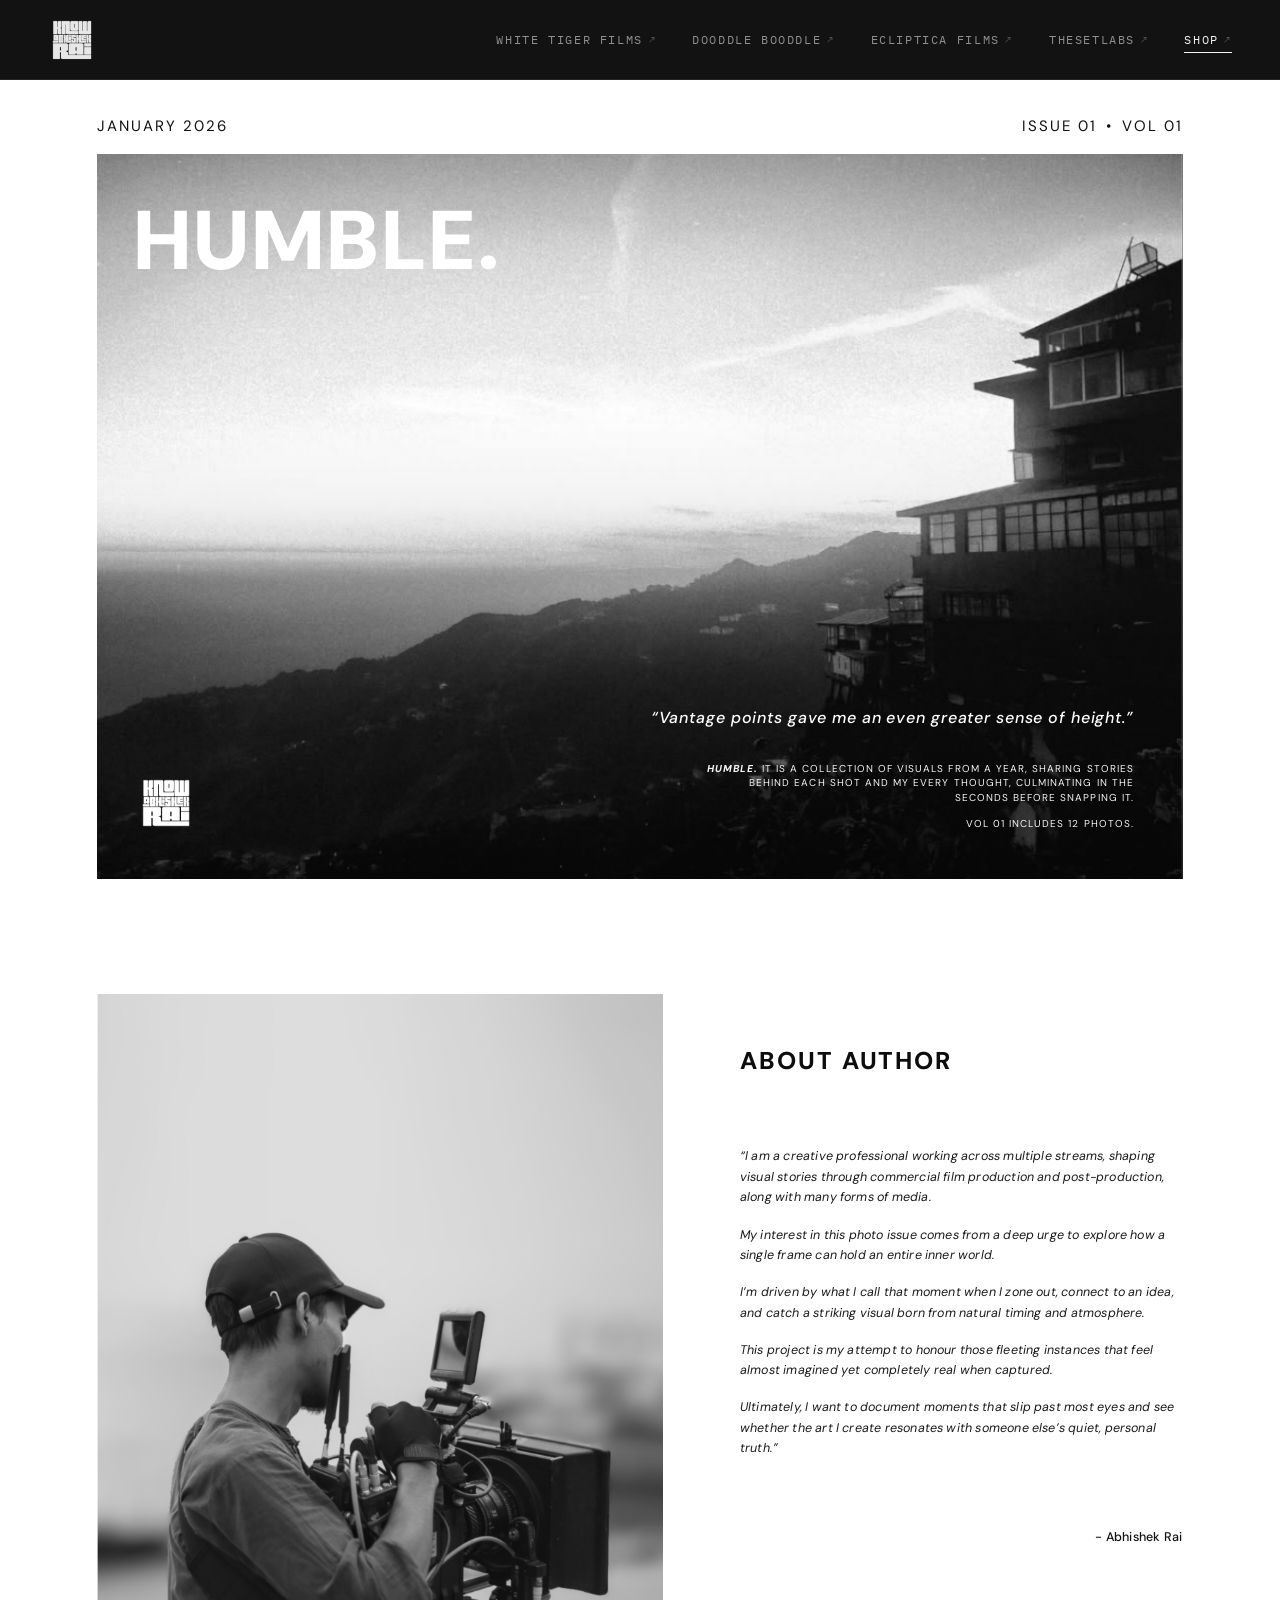
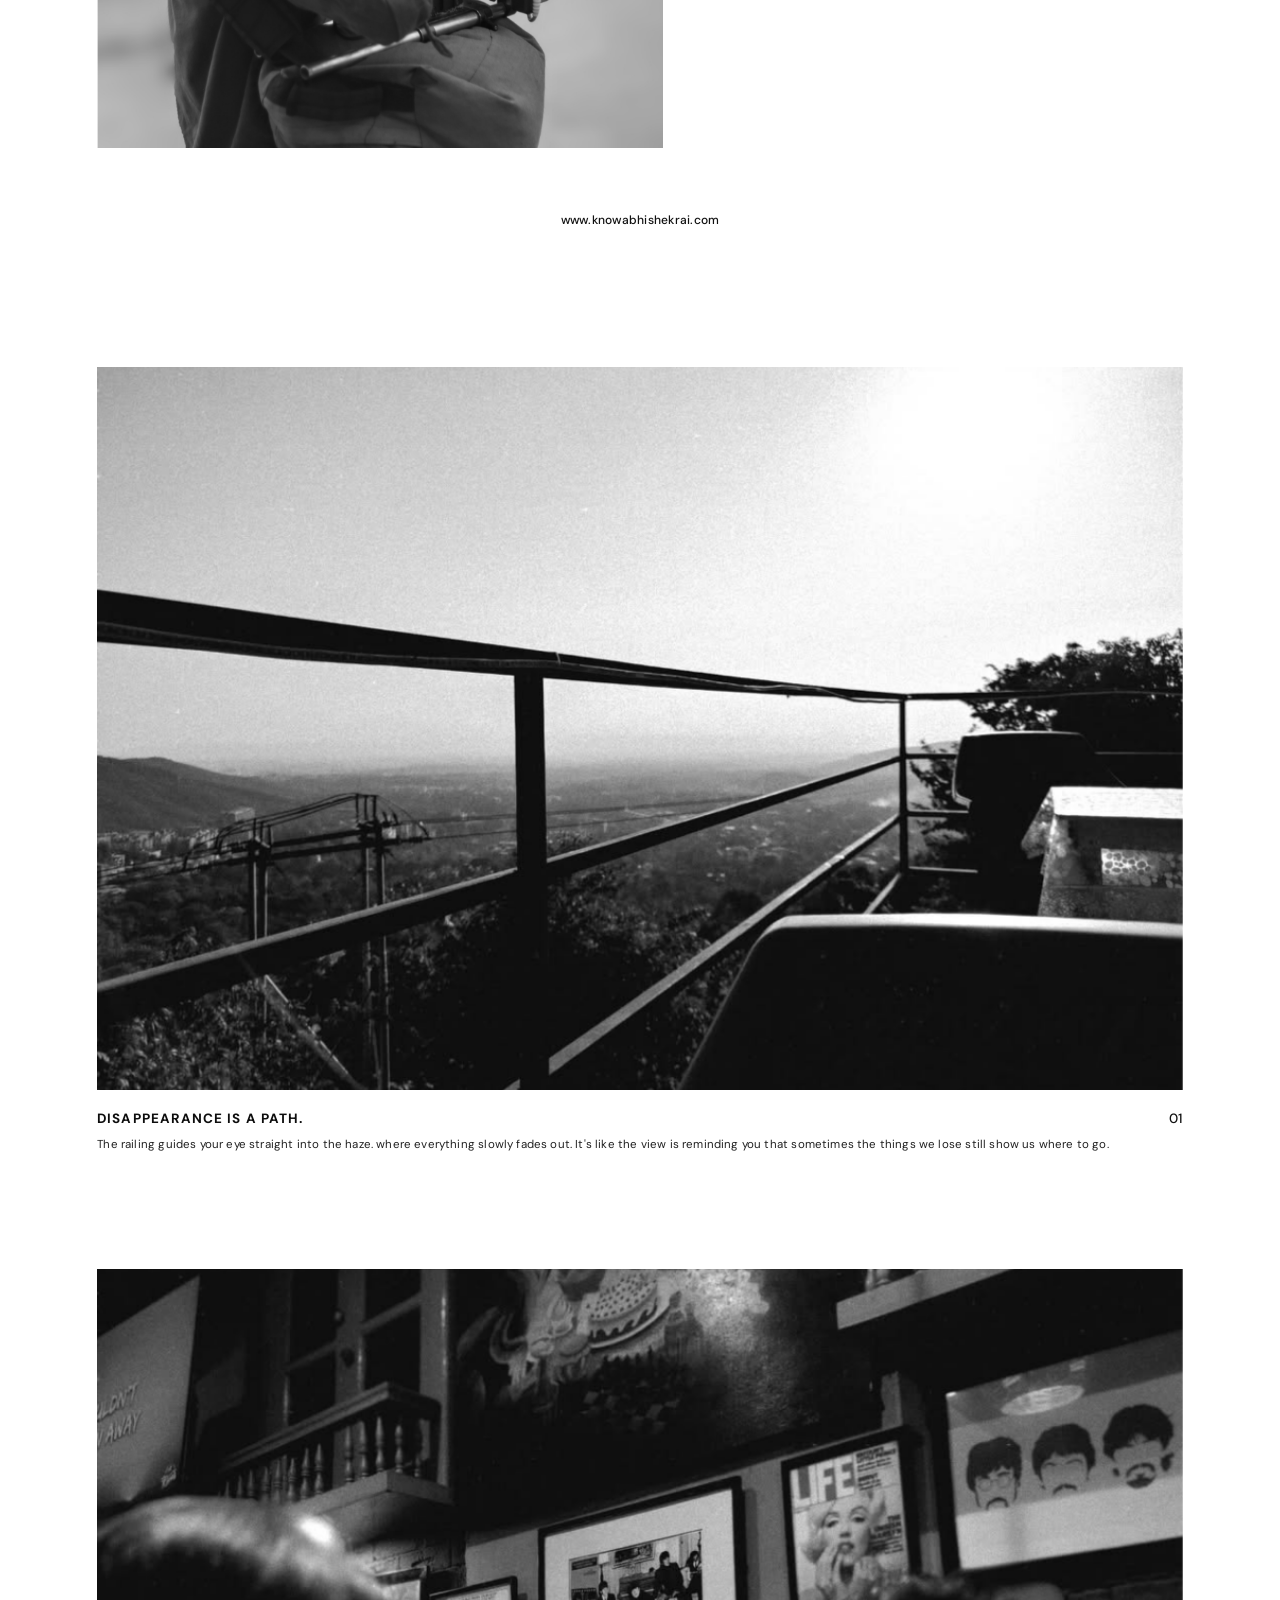
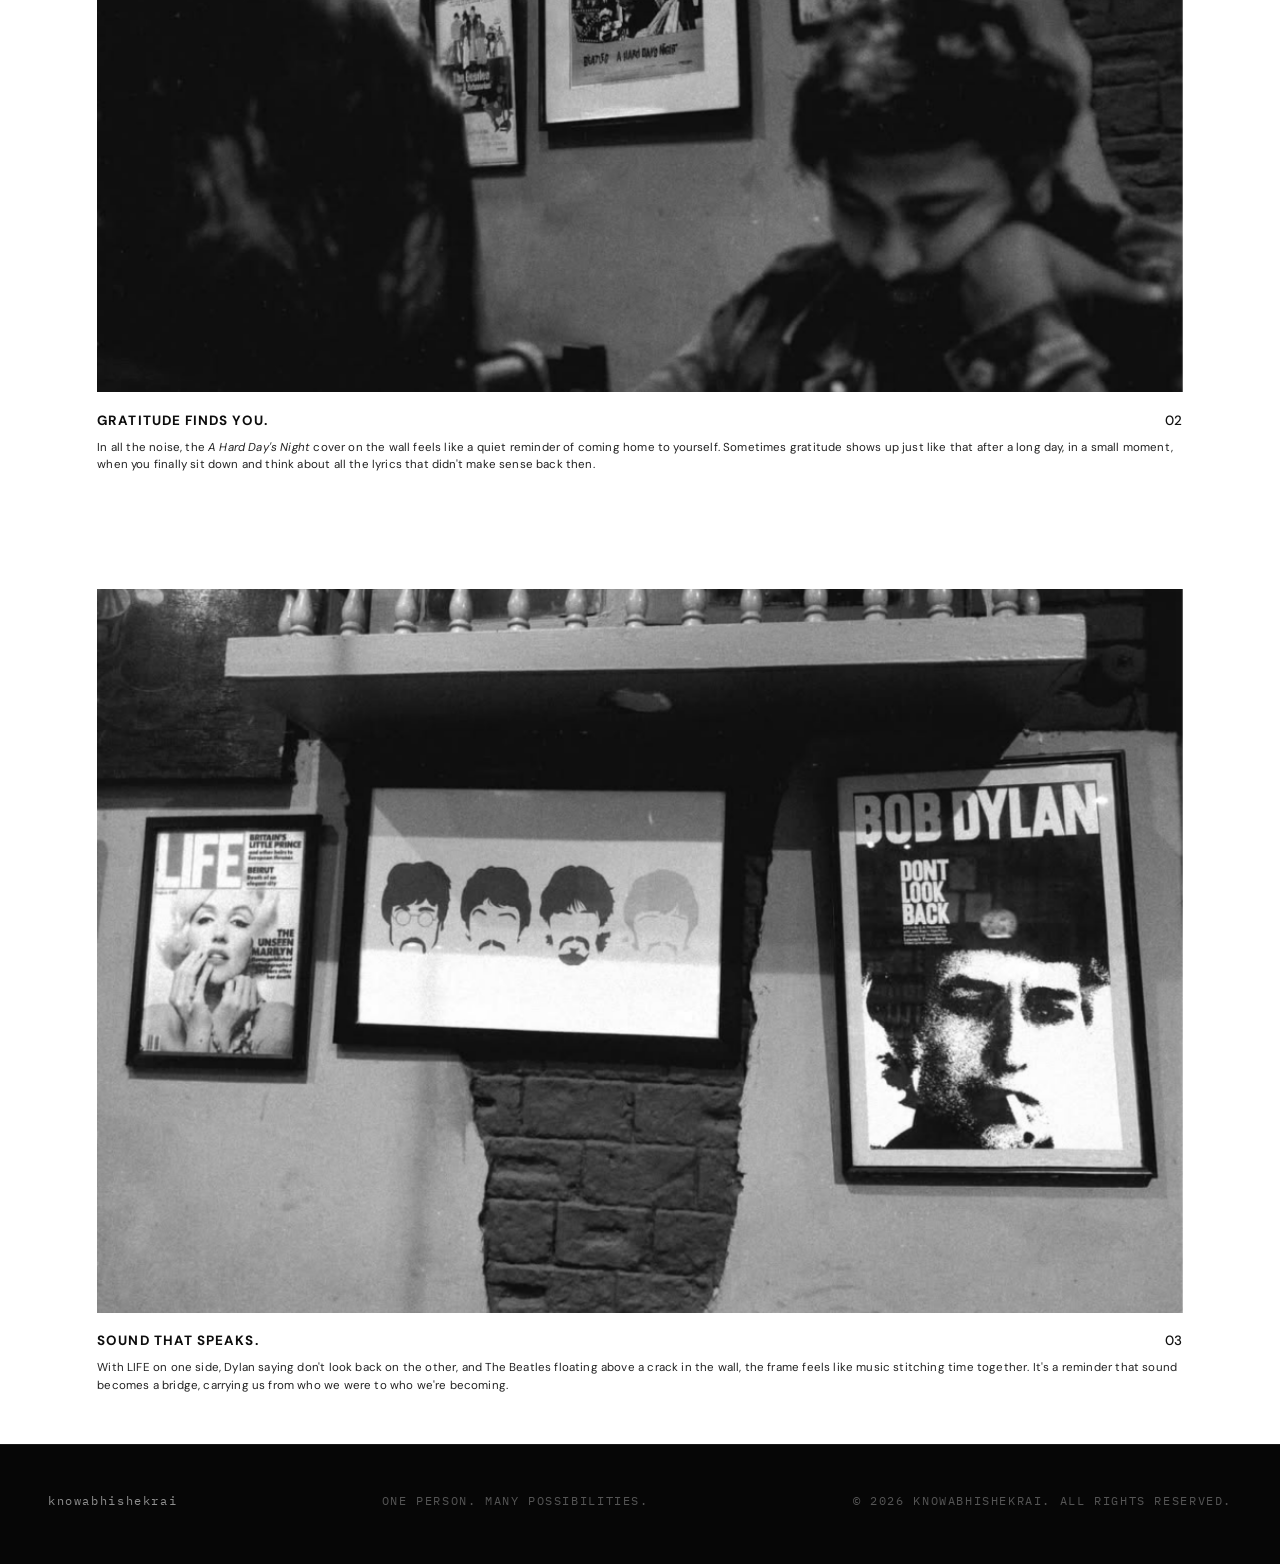
==== shop.html @ 05b3edf0 "Add Shop page and added image in metadata for sharing" ====
<!DOCTYPE html>
<html lang="en">

<head>
    <meta charset="UTF-8">
    <meta name="viewport" content="width=device-width, initial-scale=1.0">

    <meta name="description" content="HUMBLE. — A collection of visuals from a year, sharing stories behind each shot.">

    <meta name="theme-color" content="#ffffff">

    <title>HUMBLE. — Issue 01, Volume 01</title>

    <!-- Open Graph / WhatsApp / Social Media -->
    <meta property="og:type" content="website">
    <meta property="og:url" content="https://knowabhishekrai.com/humble/">
    <meta property="og:site_name" content="knowabhishekrai">
    <meta property="og:title" content="HUMBLE. — Issue 01, Volume 01">
    <meta property="og:description"
        content="HUMBLE. — A collection of visuals from a year, sharing stories behind each shot.">
    <meta property="og:image" content="https://knowabhishekrai.com/cover-bg.png">
    <meta property="og:image:secure_url" content="https://knowabhishekrai.com/cover-bg.png">
    <meta property="og:image:type" content="image/png">
    <meta property="og:image:alt" content="HUMBLE. magazine cover">

    <!-- Twitter / X -->
    <meta name="twitter:card" content="summary_large_image">
    <meta name="twitter:url" content="https://knowabhishekrai.com/humble/">
    <meta name="twitter:title" content="HUMBLE. — Issue 01, Volume 01">
    <meta name="twitter:description"
        content="HUMBLE. — A collection of visuals from a year, sharing stories behind each shot.">
    <meta name="twitter:image" content="https://knowabhishekrai.com/cover-bg.png">

    <!-- Google Fonts -->
    <link rel="preconnect" href="https://fonts.googleapis.com">
    <link rel="preconnect" href="https://fonts.gstatic.com" crossorigin>

    <link
        href="https://fonts.googleapis.com/css2?family=DM+Sans:wght@400;500;600;700;800;900&family=IBM+Plex+Mono:ital,wght@0,300;0,400;0,500;1,400&family=Inter:wght@300;400;500;600;700&display=swap"
        rel="stylesheet">

    <!-- CSS -->
    <link rel="stylesheet" href="shopstyles.css">

    <!-- JavaScript -->
    <script src="shopscript.js" defer></script>
</head>

<body>

    <!-- Minimal Navigation -->
    <header class="site-header" id="siteHeader">
        <div class="header-inner">
            <a href="index.html" class="brand-link" data-cursor="HOME" aria-label="knowabhishekrai">
                <img src="logo-header.png" alt="knowabhishekrai" class="nav-brand-logo" width="48" height="48">
            </a>

            <!-- Mobile Menu Toggle Button -->
            <button class="nav-toggle" id="navToggle" aria-label="Toggle menu" aria-expanded="false" data-cursor="MENU">
                <span class="toggle-label">MENU</span>
                <span class="toggle-icon">
                    <span class="toggle-bar"></span>
                    <span class="toggle-bar"></span>
                </span>
            </button>

            <!-- Top Right Menu: Production Houses & Shop -->
            <nav class="nav-menu" id="headerNav" aria-label="Navigation Menu">
                <a href="https://whitetigerfilms.in/" target="_blank" rel="noopener noreferrer" class="nav-link"
                    data-cursor="VISIT">
                    <span class="nav-link-name">WHITE TIGER FILMS</span>
                    <span class="nav-arrow">↗</span>
                </a>
                <a href="https://dooddlebooddle.com/" target="_blank" rel="noopener noreferrer" class="nav-link"
                    data-cursor="VISIT">
                    <span class="nav-link-name">DOODDLE BOODDLE</span>
                    <span class="nav-arrow">↗</span>
                </a>
                <a href="https://eclipticafilms.com/" target="_blank" rel="noopener noreferrer" class="nav-link"
                    data-cursor="VISIT">
                    <span class="nav-link-name">ECLIPTICA FILMS</span>
                    <span class="nav-arrow">↗</span>
                </a>
                <a href="https://thesetlabs.in/" target="_blank" rel="noopener noreferrer" class="nav-link"
                    data-cursor="VISIT">
                    <span class="nav-link-name">THESETLABS</span>
                    <span class="nav-arrow">↗</span>
                </a>
                <a href="shop.html" class="nav-link active" data-cursor="VISIT">
                    <span class="nav-link-name">SHOP</span>
                    <span class="nav-arrow">↗</span>
                </a>
            </nav>
        </div>
    </header>

    <main class="page">

        <!-- Top metadata -->
        <header class="masthead">

            <p class="masthead-date">
                JANUARY 2026
            </p>

            <p class="masthead-issue">
                ISSUE 01 <span class="separator">•</span> VOL 01
            </p>

        </header>


        <!-- Magazine cover -->
        <section class="cover" aria-label="HUMBLE magazine cover">

            <!-- Background photograph -->
            <div class="cover-image">

                <img src="cover-bg.png" alt="Monochrome mountain landscape with a building overlooking the hills"
                    class="background-image" fetchpriority="high">

            </div>


            <!-- Image overlays -->
            <div class="image-shade"></div>
            <div class="image-grain"></div>


            <!-- Main title -->
            <div class="cover-heading">

                <h1>HUMBLE.</h1>

            </div>


            <!-- Bottom cover content -->
            <div class="cover-bottom">


                <!-- Original Know Abhishek Rai logo -->
                <div class="brand-mark">

                    <img src="logo-dark.png" alt="Know Abhishek Rai" class="brand-logo">

                </div>


                <!-- Editorial content -->
                <div class="editorial">


                    <!-- Quote -->
                    <blockquote class="cover-quote">
                        “Vantage points gave me an even greater
                        sense of height.”
                    </blockquote>


                    <!-- Description -->
                    <div class="editorial-description">

                        <p>
                            <strong>HUMBLE.</strong>
                            IT IS A COLLECTION OF VISUALS FROM A YEAR,
                            SHARING STORIES BEHIND EACH SHOT AND MY
                            EVERY THOUGHT, CULMINATING IN THE SECONDS
                            BEFORE SNAPPING IT.
                        </p>

                        <p class="volume-note">
                            VOL 01 INCLUDES 12 PHOTOS.
                        </p>

                    </div>

                </div>

            </div>

        </section>


        <!-- Section 02: About Author Spread -->
        <section class="author-section" aria-label="About the author">

            <!-- Main spread layout -->
            <div class="author-spread">

                <!-- Left Column: Photograph -->
                <div class="author-image-pane">
                    <img
                        src="author-bg.png"
                        alt="Abhishek Rai holding cinema camera"
                        class="author-photo"
                        loading="lazy"
                    >
                </div>

                <!-- Right Column: Editorial -->
                <div class="author-editorial-pane">

                    <h2 class="author-heading">ABOUT AUTHOR</h2>

                    <div class="author-text">
                        <p>“I am a creative professional working across multiple streams, shaping visual stories through commercial film production and post-production, along with many forms of media.</p>

                        <p>My interest in this photo issue comes from a deep urge to explore how a single frame can hold an entire inner world.</p>

                        <p>I’m driven by what I call that moment when I zone out, connect to an idea, and catch a striking visual born from natural timing and atmosphere.</p>

                        <p>This project is my attempt to honour those fleeting instances that feel almost imagined yet completely real when captured.</p>

                        <p>Ultimately, I want to document moments that slip past most eyes and see whether the art I create resonates with someone else’s quiet, personal truth.”</p>
                    </div>

                    <p class="author-byline">- Abhishek Rai</p>

                </div>

            </div>

            <!-- Page link credit -->
            <div class="author-page-footer">
                <a href="https://knowabhishekrai.com" target="_blank" rel="noopener noreferrer">
                    www.knowabhishekrai.com
                </a>
            </div>

        </section>


        <!-- Section 03: Photo Plate 01 -->
        <section class="photo-plate-section" aria-label="Photo 01: Disappearance is a Path">

            <!-- Photograph Frame -->
            <div class="photo-plate-frame">
                <img
                    src="photo-01.png"
                    alt="Railing leading toward foggy landscape and hills"
                    class="photo-plate-image"
                    loading="lazy"
                >
            </div>

            <!-- Plate Editorial Caption -->
            <div class="photo-plate-meta">
                <div class="photo-plate-header">
                    <h2 class="photo-plate-title">DISAPPEARANCE IS A PATH.</h2>
                    <span class="photo-plate-number">01</span>
                </div>
                <p class="photo-plate-caption">
                    The railing guides your eye straight into the haze. where everything slowly fades out. It's like the view is reminding you that sometimes the things we lose still show us where to go.
                </p>
            </div>

        </section>


        <!-- Section 04: Photo Plate 02 -->
        <section class="photo-plate-section" aria-label="Photo 02: Gratitude Finds You">

            <!-- Photograph Frame -->
            <div class="photo-plate-frame">
                <img
                    src="photo-02.png"
                    alt="Man sitting in cafe near Beatles and Life magazine artwork on wall"
                    class="photo-plate-image"
                    loading="lazy"
                >
            </div>

            <!-- Plate Editorial Caption -->
            <div class="photo-plate-meta">
                <div class="photo-plate-header">
                    <h2 class="photo-plate-title">GRATITUDE FINDS YOU.</h2>
                    <span class="photo-plate-number">02</span>
                </div>
                <p class="photo-plate-caption">
                    In all the noise, the <em>A Hard Day's Night</em> cover on the wall feels like a quiet reminder of coming home to yourself. Sometimes gratitude shows up just like that after a long day, in a small moment, when you finally sit down and think about all the lyrics that didn't make sense back then.
                </p>
            </div>

        </section>


        <!-- Section 05: Photo Plate 03 -->
        <section class="photo-plate-section" aria-label="Photo 03: Sound That Speaks">

            <!-- Photograph Frame -->
            <div class="photo-plate-frame">
                <img
                    src="photo-03.png"
                    alt="Life Marilyn Monroe, Beatles pop art, and Bob Dylan Don't Look Back posters on wall"
                    class="photo-plate-image"
                    loading="lazy"
                >
            </div>

            <!-- Plate Editorial Caption -->
            <div class="photo-plate-meta">
                <div class="photo-plate-header">
                    <h2 class="photo-plate-title">SOUND THAT SPEAKS.</h2>
                    <span class="photo-plate-number">03</span>
                </div>
                <p class="photo-plate-caption">
                    With LIFE on one side, Dylan saying don't look back on the other, and The Beatles floating above a crack in the wall, the frame feels like music stitching time together. It's a reminder that sound becomes a bridge, carrying us from who we were to who we're becoming.
                </p>
            </div>

        </section>

    </main>

    <!-- Integrated Closing Footer -->
    <footer class="site-footer">
        <div class="footer-container">
            <div class="footer-left">
                <span class="footer-brand">knowabhishekrai</span>
            </div>
            <div class="footer-center">
                <span class="footer-creed">ONE PERSON. MANY POSSIBILITIES.</span>
            </div>
            <div class="footer-right">
                <span class="footer-copy">© 2026 KNOWABHISHEKRAI. ALL RIGHTS RESERVED.</span>
            </div>
        </div>
    </footer>

</body>

</html>
---- shopstyles.css ----
/* =========================================
   1. VARIABLES AND RESET
========================================= */

:root {
    --page-background: #ffffff;
    --text-color: #111111;
    --cover-text: #ffffff;

    --page-padding: clamp(22px, 7.6vw, 110px);

    --font-main: "DM Sans", Arial, sans-serif;
    --font-mono: 'IBM Plex Mono', 'SF Mono', Consolas, 'Courier New', monospace;

    --nav-height: 80px;
    --content-max-width: 1360px;
    --ease-cinematic: cubic-bezier(0.16, 1, 0.3, 1);
    --ease-smooth: cubic-bezier(0.25, 0.1, 0.25, 1);
}

* {
    margin: 0;
    padding: 0;
    box-sizing: border-box;
}

html {
    scroll-behavior: smooth;
}

body {
    min-height: 100vh;

    background: var(--page-background);
    color: var(--text-color);

    font-family: var(--font-main);

    -webkit-font-smoothing: antialiased;
    text-rendering: optimizeLegibility;
}

a {
    color: inherit;
    text-decoration: none;
}

img {
    display: block;
    max-width: 100%;
}


/* =========================================
   2. PAGE LAYOUT
========================================= */

.page {
    width: 100%;
    max-width: 1600px;

    margin: 0 auto;

    padding:
        calc(var(--nav-height) + 36px) var(--page-padding) 50px;
}


/* =========================================
   3. TOP METADATA
========================================= */

.masthead {
    display: flex;
    align-items: center;
    justify-content: space-between;

    width: 100%;

    margin-bottom: 17px;

    font-size: 15px;
    font-weight: 400;

    letter-spacing: 2px;
    line-height: 1.4;
}

.masthead-date,
.masthead-issue {
    white-space: nowrap;
}

.separator {
    padding: 0 3px;
}


/* =========================================
   4. MAIN MAGAZINE COVER
========================================= */

.cover {
    position: relative;
    isolation: isolate;

    width: 100%;

    aspect-ratio: 1.497 / 1;

    overflow: hidden;

    background: #555555;
    color: var(--cover-text);
}


/* =========================================
   5. BACKGROUND PHOTOGRAPH
========================================= */

.cover-image {
    position: absolute;
    inset: 0;

    z-index: -3;

    overflow: hidden;
}

.background-image {
    width: 100%;
    height: 100%;

    object-fit: cover;
    object-position: center center;

    filter: grayscale(100%);

    transform: scale(1.001);

    opacity: 0;

    transition: opacity 500ms ease;
}

.background-image.is-loaded {
    opacity: 1;
}


/* =========================================
   6. IMAGE SHADING
========================================= */

.image-shade {
    position: absolute;
    inset: 0;

    z-index: -2;

    pointer-events: none;

    background:
        linear-gradient(to bottom,
            rgba(0, 0, 0, 0.08) 0%,
            rgba(0, 0, 0, 0.00) 35%,
            rgba(0, 0, 0, 0.05) 48%,
            rgba(0, 0, 0, 0.57) 100%);
}


/* =========================================
   7. FILM GRAIN
========================================= */

.image-grain {
    position: absolute;
    inset: 0;

    z-index: -1;

    pointer-events: none;

    opacity: 0.15;

    background-image: url("data:image/svg+xml,%3Csvg viewBox='0 0 180 180' xmlns='http://www.w3.org/2000/svg'%3E%3Cfilter id='n'%3E%3CfeTurbulence type='fractalNoise' baseFrequency='.88' numOctaves='3' stitchTiles='stitch'/%3E%3C/filter%3E%3Crect width='100%25' height='100%25' filter='url(%23n)' opacity='.38'/%3E%3C/svg%3E");

    mix-blend-mode: soft-light;
}


/* =========================================
   8. MAIN TITLE
========================================= */

.cover-heading {
    position: absolute;

    top: 6.5%;
    left: 3.4%;

    z-index: 2;
}

.cover-heading h1 {
    font-family: var(--font-main);

    font-size: clamp(48px, 6.5vw, 94px);
    font-weight: 900;

    line-height: 0.95;

    letter-spacing: 0.045em;

    color: #ffffff;
}


/* =========================================
   9. BOTTOM COVER CONTENT
========================================= */

.cover-bottom {
    position: absolute;

    left: 3.7%;
    right: 4.5%;
    bottom: 6.5%;

    display: flex;
    align-items: flex-end;
    justify-content: space-between;

    gap: 24px;
}


/* =========================================
   10. ORIGINAL BRAND LOGO
========================================= */

.brand-mark {
    display: flex;
    align-items: center;
    justify-content: center;

    flex-shrink: 0;

    width: 58px;
    height: auto;

    background: transparent;
}

.brand-logo {
    display: block;

    width: 100%;
    height: auto;

    object-fit: contain;
}


/* =========================================
   11. EDITORIAL CONTENT
========================================= */

.editorial {
    width: min(100%, 600px);

    margin-left: auto;

    display: flex;
    flex-direction: column;
    align-items: flex-end;
}


/* =========================================
   12. QUOTE
========================================= */

.cover-quote {
    width: 100%;

    margin-bottom: 32px;

    font-size: clamp(12px, 1.25vw, 18px);
    font-style: italic;
    font-weight: 500;

    line-height: 1.5;

    letter-spacing: 0.055em;

    text-align: right;

    color: #ffffff;
}


/* =========================================
   13. EDITORIAL DESCRIPTION
========================================= */

.editorial-description {
    width: min(100%, 440px);

    font-size: 10px;
    font-weight: 400;

    line-height: 1.45;

    letter-spacing: 0.105em;

    text-align: right;
    text-transform: uppercase;

    color: rgba(255, 255, 255, 0.96);
}

.editorial-description strong {
    font-weight: 800;
    font-style: italic;
}

.volume-note {
    margin-top: 12px;
}


/* =========================================
   14. SITE HEADER & NAVIGATION
========================================= */

.site-header {
    position: fixed;
    top: 0;
    left: 0;
    width: 100%;
    height: var(--nav-height);
    z-index: 900;
    display: flex;
    align-items: center;
    background-color: rgba(6, 6, 6, 0.95);
    backdrop-filter: blur(14px);
    -webkit-backdrop-filter: blur(14px);
    border-bottom: 1px solid rgba(255, 255, 255, 0.08);
    transition: background-color 0.4s var(--ease-smooth), border-color 0.4s var(--ease-smooth);
}

.header-inner {
    width: 100%;
    max-width: var(--content-max-width);
    margin: 0 auto;
    padding: 0 3rem;
    display: flex;
    justify-content: space-between;
    align-items: center;
}

.brand-link {
    display: inline-flex;
    align-items: center;
    opacity: 0.9;
    transition: opacity 0.25s ease, transform 0.25s ease;
    line-height: 1;
}

.brand-link:hover {
    opacity: 1;
    transform: scale(1.05);
}

.nav-brand-logo {
    width: 48px;
    height: 48px;
    object-fit: contain;
    display: block;
}

.nav-menu {
    display: flex;
    align-items: center;
    gap: 2.25rem;
}

.nav-link {
    font-family: var(--font-mono);
    font-size: 0.72rem;
    letter-spacing: 0.14em;
    color: #909090;
    position: relative;
    padding: 0.35rem 0;
    text-decoration: none;
    display: inline-flex;
    align-items: center;
    gap: 0.35rem;
    white-space: nowrap;
    transition: color 0.3s ease;
}

.nav-link::after {
    content: '';
    position: absolute;
    bottom: 0;
    left: 0;
    width: 0;
    height: 1px;
    background-color: #f4f4f4;
    transition: width 0.3s var(--ease-cinematic);
}

.nav-arrow {
    font-size: 0.65rem;
    color: #555555;
    line-height: 1;
    transition: transform 0.25s ease, color 0.25s ease;
}

.nav-link:hover {
    color: #f4f4f4;
}

.nav-link:hover .nav-arrow {
    color: #f4f4f4;
    transform: translate(2px, -2px);
}

.nav-link:hover::after,
.nav-link.active::after {
    width: 100%;
}

.nav-link.active {
    color: #f4f4f4;
}

/* Mobile Nav Toggle */
.nav-toggle {
    display: none;
    background: transparent;
    border: 1px solid rgba(255, 255, 255, 0.15);
    color: #f4f4f4;
    padding: 0.4rem 0.85rem;
    font-family: var(--font-mono);
    font-size: 0.68rem;
    letter-spacing: 0.16em;
    cursor: pointer;
    align-items: center;
    gap: 0.6rem;
    transition: border-color 0.25s ease, background-color 0.25s ease;
}

.nav-toggle:hover {
    border-color: rgba(255, 255, 255, 0.6);
    background-color: rgba(255, 255, 255, 0.05);
}

.toggle-icon {
    display: flex;
    flex-direction: column;
    gap: 4px;
    width: 13px;
}

.toggle-bar {
    display: block;
    width: 100%;
    height: 1px;
    background-color: #f4f4f4;
    transition: transform 0.3s ease, opacity 0.3s ease;
}

.nav-toggle.is-active .toggle-bar:nth-child(1) {
    transform: translateY(2.5px) rotate(45deg);
}

.nav-toggle.is-active .toggle-bar:nth-child(2) {
    transform: translateY(-2.5px) rotate(-45deg);
}


/* =========================================
   14B. SITE FOOTER
========================================= */

.site-footer {
    background-color: #060606;
    border-top: 1px solid rgba(255, 255, 255, 0.08);
    padding: 3rem 0 3.5rem 0;
    font-family: var(--font-mono);
    font-size: 0.72rem;
    letter-spacing: 0.14em;
    color: #555555;
    width: 100%;
}

.footer-container {
    width: 100%;
    max-width: var(--content-max-width);
    margin: 0 auto;
    padding: 0 3rem;
    display: flex;
    justify-content: space-between;
    align-items: center;
    flex-wrap: wrap;
    gap: 1.5rem;
}

.footer-brand {
    color: #909090;
}

.footer-creed {
    color: #555555;
}

.footer-copy {
    color: #555555;
}


/* Mobile navigation drawer */
@media (max-width: 860px) {
    .nav-toggle {
        display: inline-flex;
    }

    .nav-menu {
        display: none;
        position: fixed;
        top: var(--nav-height);
        left: 0;
        width: 100%;
        background-color: rgba(8, 8, 8, 0.98);
        backdrop-filter: blur(24px);
        -webkit-backdrop-filter: blur(24px);
        border-bottom: 1px solid rgba(255, 255, 255, 0.2);
        padding: 1.5rem 1.75rem 2rem;
        flex-direction: column;
        align-items: flex-start;
        gap: 0.75rem;
        box-shadow: 0 20px 40px rgba(0, 0, 0, 0.85);
        z-index: 901;
    }

    .nav-menu.is-open {
        display: flex;
    }

    .nav-menu .nav-link {
        width: 100%;
        justify-content: space-between;
        padding: 0.75rem 0;
        font-size: 0.8rem;
        letter-spacing: 0.14em;
        border-bottom: 1px solid rgba(255, 255, 255, 0.08);
    }
}

@media (max-width: 768px) {
    :root {
        --nav-height: 64px;
    }

    .site-header .header-inner {
        padding: 0 1.5rem;
    }

    .footer-container {
        flex-direction: column;
        align-items: flex-start;
        gap: 1rem;
        padding: 0 1.5rem;
    }
}


/* =========================================
   15. LARGE DESKTOPS
========================================= */

@media (min-width: 1600px) {

    .page {
        padding-top: calc(var(--nav-height) + 48px);
    }

    .masthead {
        margin-bottom: 19px;
    }

}


/* =========================================
   16. TABLETS
========================================= */

@media (max-width: 900px) {

    :root {
        --page-padding: 5vw;
    }

    .page {
        padding-top: calc(var(--nav-height) + 28px);
        padding-bottom: 30px;
    }

    .masthead {
        font-size: 13px;

        letter-spacing: 1.6px;

        margin-bottom: 14px;
    }

    .cover {
        aspect-ratio: 1.15 / 1;
    }

    .cover-heading {
        top: 5%;
        left: 4%;
    }

    .cover-heading h1 {
        font-size: clamp(48px, 8vw, 74px);
    }

    .cover-bottom {
        left: 4%;
        right: 4%;
        bottom: 5%;

        gap: 20px;
    }

    .brand-mark {
        width: 48px;
    }

    .editorial {
        width: min(85%, 470px);
    }

    .cover-quote {
        margin-bottom: 24px;

        font-size: clamp(13px, 1.8vw, 16px);
    }

    .editorial-description {
        font-size: 9px;

        letter-spacing: 0.08em;
    }

}


/* =========================================
   17. MOBILE PHONES
========================================= */

@media (max-width: 600px) {

    :root {
        --page-padding: 18px;
    }

    .page {
        padding-top: calc(var(--nav-height) + 20px);
        padding-bottom: 24px;
    }


    /* Header */

    .masthead {
        font-size: 10px;

        letter-spacing: 1.2px;

        margin-bottom: 12px;
    }

    .separator {
        padding: 0 1px;
    }


    /* Portrait cover */

    .cover {
        aspect-ratio: auto;

        min-height: 590px;
    }


    /* Image crop */

    .background-image {
        object-position: 58% center;
    }


    /* Title */

    .cover-heading {
        top: 28px;

        left: 20px;
        right: 12px;
    }

    .cover-heading h1 {
        font-size: clamp(43px, 12vw, 66px);

        letter-spacing: 0.025em;
    }


    /* Bottom content */

    .cover-bottom {
        left: 20px;
        right: 20px;
        bottom: 24px;

        align-items: flex-end;

        gap: 12px;
    }


    /* Original logo */

    .brand-mark {
        width: 44px;

        flex-shrink: 0;
    }


    /* Editorial content */

    .editorial {
        width: calc(100% - 50px);

        max-width: 360px;
    }

    .cover-quote {
        margin-bottom: 22px;

        font-size: 12px;

        line-height: 1.6;

        letter-spacing: 0.035em;
    }

    .editorial-description {
        width: 100%;

        font-size: 8px;

        line-height: 1.55;

        letter-spacing: 0.065em;
    }

    .volume-note {
        margin-top: 10px;
    }


    /* Footer */

    .page-footer {
        padding-top: 15px;

        font-size: 13px;
    }

}


/* =========================================
   18. VERY SMALL PHONES
========================================= */

@media (max-width: 360px) {

    :root {
        --page-padding: 12px;
    }

    .masthead {
        font-size: 9px;

        letter-spacing: 0.8px;
    }

    .cover {
        min-height: 560px;
    }

    .cover-heading {
        left: 16px;
    }

    .cover-heading h1 {
        font-size: 41px;
    }

    .cover-bottom {
        left: 15px;
        right: 15px;
        bottom: 18px;

        gap: 8px;
    }


    /* Original logo */

    .brand-mark {
        width: 36px;
    }

    .editorial {
        width: calc(100% - 44px);
    }

    .cover-quote {
        font-size: 11px;

        margin-bottom: 18px;
    }

    .editorial-description {
        font-size: 7px;
    }

}


/* =========================================
   19. IMAGE LOADING FALLBACK
========================================= */

.cover.image-error {
    background-color: #555555;
}

.cover.image-error .background-image {
    display: none;
}


/* =========================================
   20. REDUCED MOTION
========================================= */

@media (prefers-reduced-motion: reduce) {

    html {
        scroll-behavior: auto;
    }

    *,
    *::before,
    *::after {
        transition-duration: 0.01ms !important;
        animation-duration: 0.01ms !important;
    }

}


/* =========================================
   21. ABOUT AUTHOR SPREAD SECTION
========================================= */

.author-section {
    margin-top: clamp(72px, 9vw, 140px);
    width: 100%;
}

.author-spread {
    display: grid;
    grid-template-columns: minmax(0, 1.15fr) minmax(0, 0.9fr);
    column-gap: clamp(32px, 6vw, 100px);
    align-items: start;
    background: #ffffff;
    width: 100%;
}

.author-image-pane {
    position: relative;
    width: 100%;
    aspect-ratio: 0.751 / 1;
    overflow: hidden;
    background: #e8e8e8;
}

.author-photo {
    width: 100%;
    height: 100%;
    object-fit: cover;
    object-position: center 20%;
    display: block;
    filter: grayscale(100%);
    transition: transform 0.6s var(--ease-cinematic);
}

.author-spread:hover .author-photo {
    transform: scale(1.015);
}

.author-editorial-pane {
    display: flex;
    flex-direction: column;
    justify-content: flex-start;
    padding-top: clamp(24px, 4.2vw, 64px);
    max-width: 520px;
    width: 100%;
}

.author-heading {
    font-family: var(--font-main);
    font-size: clamp(20px, 1.9vw, 26px);
    font-weight: 800;
    letter-spacing: 0.08em;
    color: #0d0d0d;
    margin-bottom: clamp(36px, 5.5vw, 84px);
    line-height: 1.15;
    text-transform: uppercase;
}

.author-text {
    display: flex;
    flex-direction: column;
    gap: clamp(14px, 1.3vw, 20px);
}

.author-text p {
    font-family: var(--font-main);
    font-style: italic;
    font-weight: 400;
    font-size: clamp(12.5px, 0.95vw, 14.5px);
    line-height: 1.64;
    letter-spacing: 0.015em;
    color: #1a1a1a;
}

.author-byline {
    font-family: var(--font-main);
    font-size: clamp(12.5px, 0.95vw, 14px);
    font-weight: 500;
    color: #111111;
    text-align: right;
    margin-top: clamp(36px, 5.5vw, 88px);
    letter-spacing: 0.02em;
}

.author-page-footer {
    display: flex;
    justify-content: center;
    align-items: center;
    padding-top: clamp(36px, 5vw, 64px);
    padding-bottom: clamp(12px, 2vw, 24px);
    font-size: clamp(12px, 0.9vw, 14px);
    font-weight: 500;
    letter-spacing: 0.02em;
    text-align: center;
}

.author-page-footer a {
    color: #111111;
    transition: opacity 200ms ease;
}

.author-page-footer a:hover {
    opacity: 0.6;
}

@media (max-width: 900px) {
    .author-section {
        margin-top: 50px;
    }

    .author-spread {
        grid-template-columns: 1fr 1fr;
        column-gap: 32px;
    }

    .author-editorial-pane {
        padding-top: 16px;
    }

    .author-heading {
        font-size: 20px;
        margin-bottom: 32px;
    }

    .author-text p {
        font-size: 12px;
        line-height: 1.55;
    }

    .author-byline {
        margin-top: 32px;
        font-size: 12.5px;
    }
}

@media (max-width: 680px) {
    .author-spread {
        grid-template-columns: 1fr;
        gap: 32px;
    }

    .author-image-pane {
        aspect-ratio: 0.85 / 1;
        max-height: 520px;
    }

    .author-editorial-pane {
        max-width: 100%;
        padding-top: 0;
    }

    .author-heading {
        font-size: 22px;
        margin-bottom: 24px;
    }

    .author-text p {
        font-size: 13px;
        line-height: 1.6;
    }

    .author-byline {
        margin-top: 24px;
    }

    .author-page-footer {
        padding-top: 28px;
        font-size: 13px;
    }
}


/* =========================================
   22. PHOTO PLATE SECTIONS (PHOTO 01, 02, ...)
========================================= */

.photo-plate-section {
    margin-top: clamp(72px, 9vw, 140px);
    width: 100%;
}

.photo-plate-frame {
    position: relative;
    width: 100%;
    aspect-ratio: 1.501 / 1;
    overflow: hidden;
    background: #e8e8e8;
}

.photo-plate-image {
    width: 100%;
    height: 100%;
    object-fit: cover;
    object-position: center center;
    display: block;
    filter: grayscale(100%);
    transition: transform 0.6s var(--ease-cinematic);
}

.photo-plate-frame:hover .photo-plate-image {
    transform: scale(1.015);
}

.photo-plate-meta {
    margin-top: clamp(14px, 1.6vw, 22px);
    width: 100%;
}

.photo-plate-header {
    display: flex;
    justify-content: space-between;
    align-items: baseline;
    gap: 16px;
    width: 100%;
}

.photo-plate-title {
    font-family: var(--font-main);
    font-size: clamp(13px, 1.05vw, 16px);
    font-weight: 700;
    letter-spacing: 0.08em;
    color: #0d0d0d;
    text-transform: uppercase;
    line-height: 1.2;
}

.photo-plate-number {
    font-family: var(--font-main);
    font-size: clamp(13px, 1.05vw, 16px);
    font-weight: 500;
    letter-spacing: 0.04em;
    color: #111111;
    line-height: 1.2;
    white-space: nowrap;
}

.photo-plate-caption {
    margin-top: clamp(6px, 0.75vw, 10px);
    font-family: var(--font-main);
    font-size: clamp(11.5px, 0.88vw, 13.5px);
    font-weight: 400;
    line-height: 1.55;
    letter-spacing: 0.015em;
    color: #222222;
}

@media (max-width: 900px) {
    .photo-plate-section {
        margin-top: 50px;
    }

    .photo-plate-title,
    .photo-plate-number {
        font-size: 13px;
    }

    .photo-plate-caption {
        font-size: 12px;
        line-height: 1.5;
    }
}

@media (max-width: 600px) {
    .photo-plate-section {
        margin-top: 40px;
    }

    .photo-plate-frame {
        aspect-ratio: 1.35 / 1;
    }

    .photo-plate-meta {
        margin-top: 12px;
    }

    .photo-plate-title,
    .photo-plate-number {
        font-size: 12px;
    }

    .photo-plate-caption {
        font-size: 11.5px;
        line-height: 1.55;
    }
}
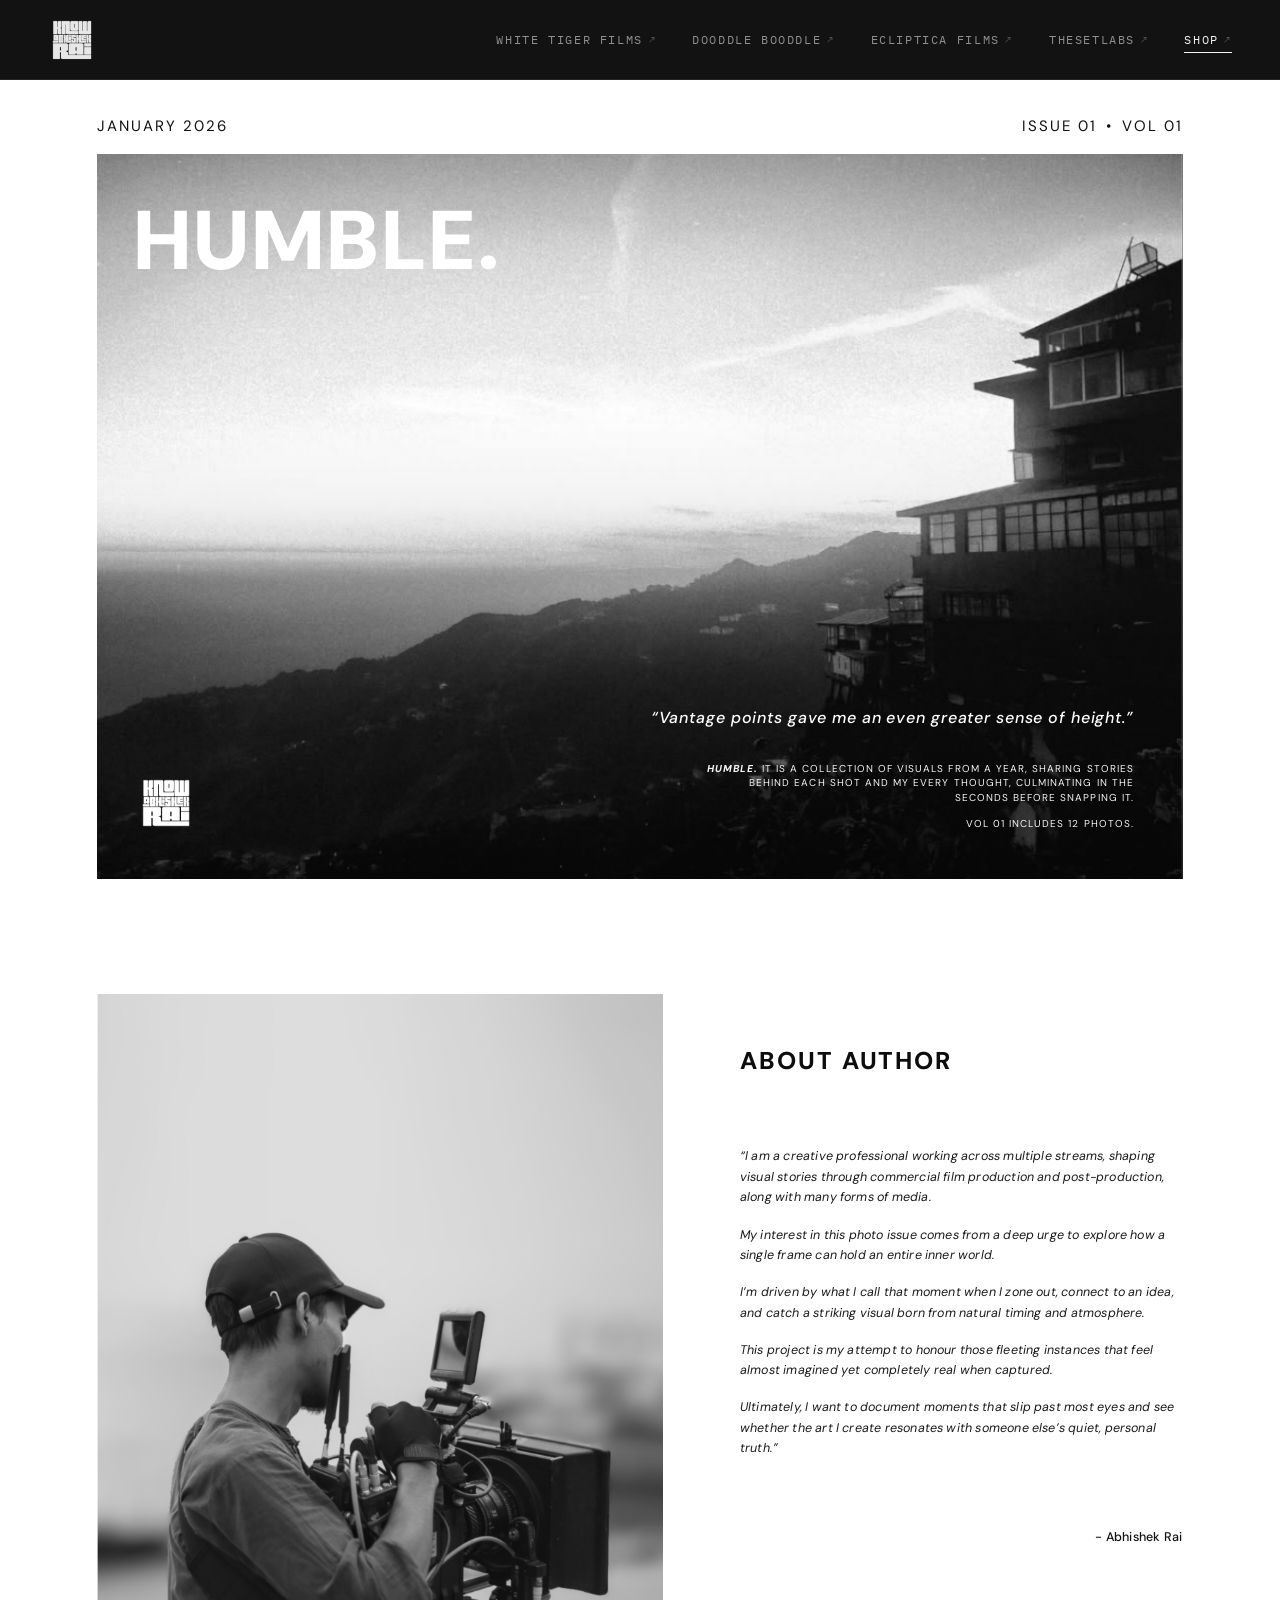
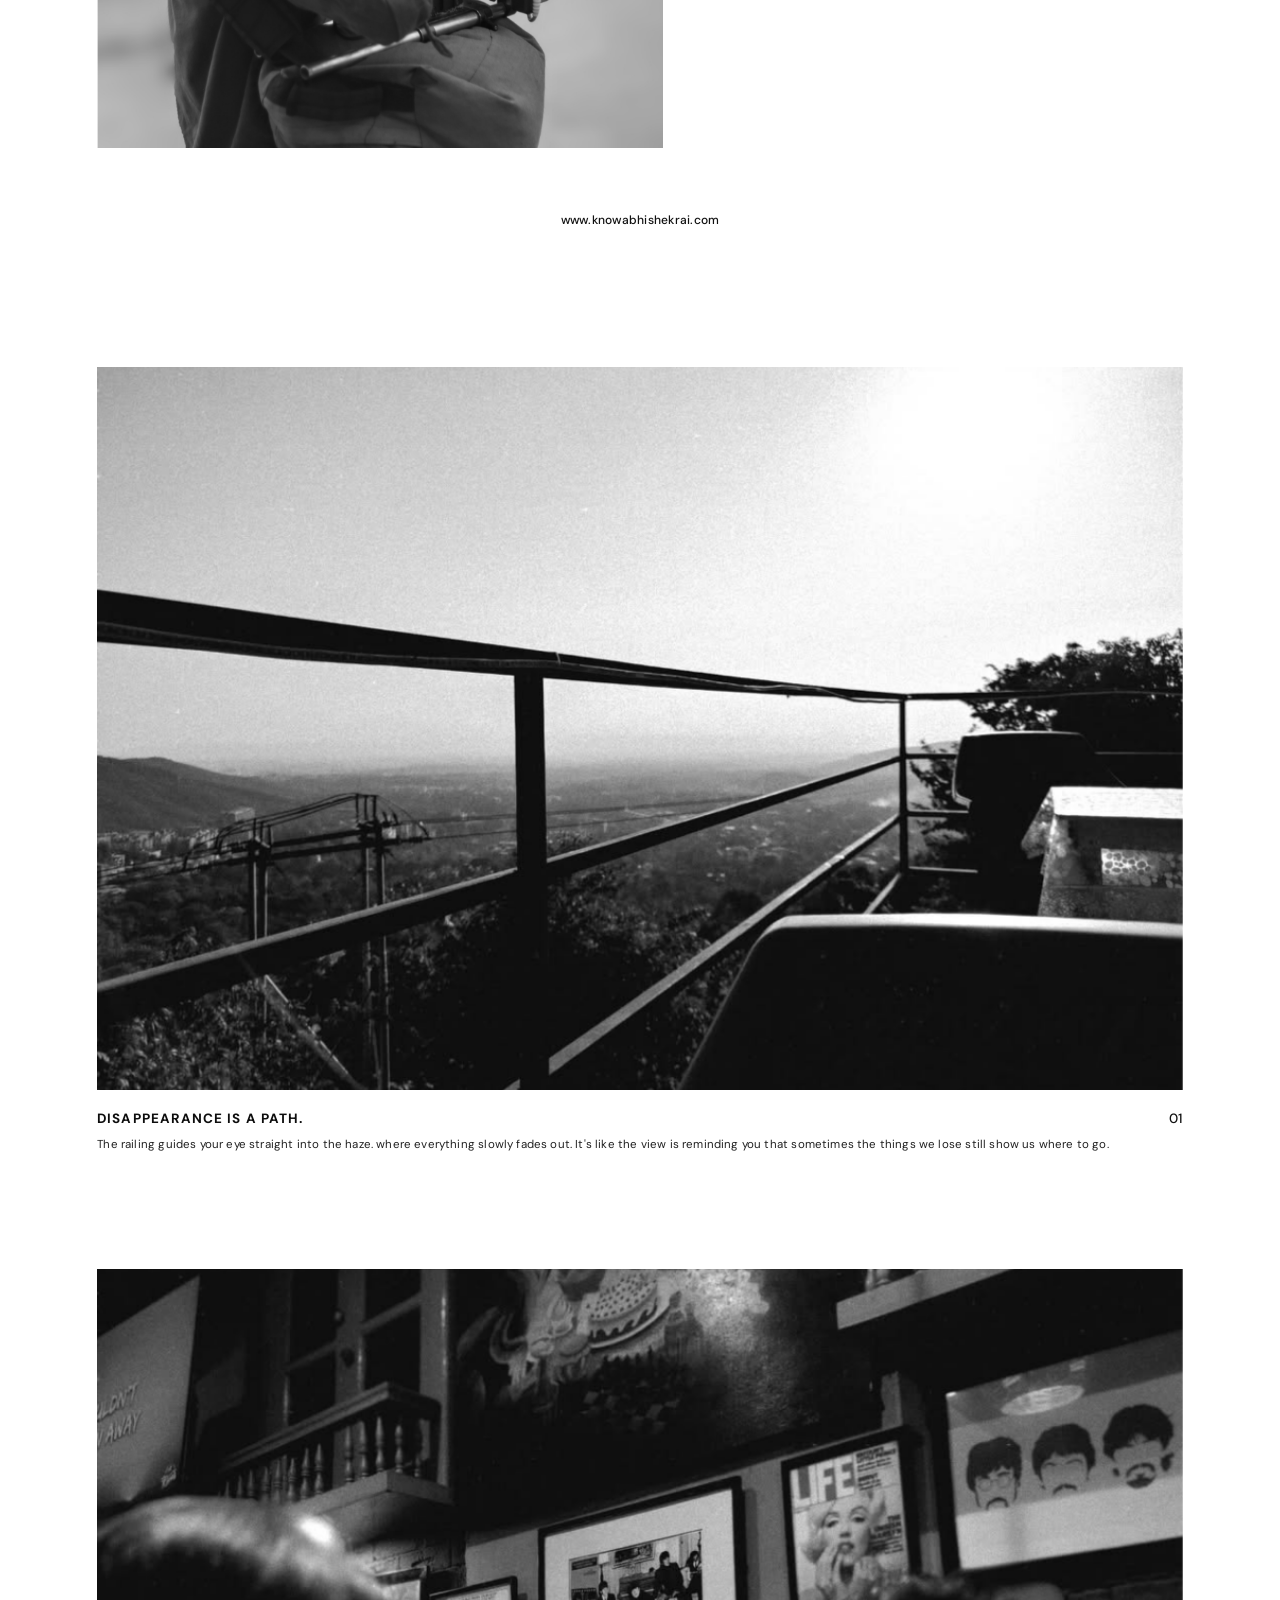
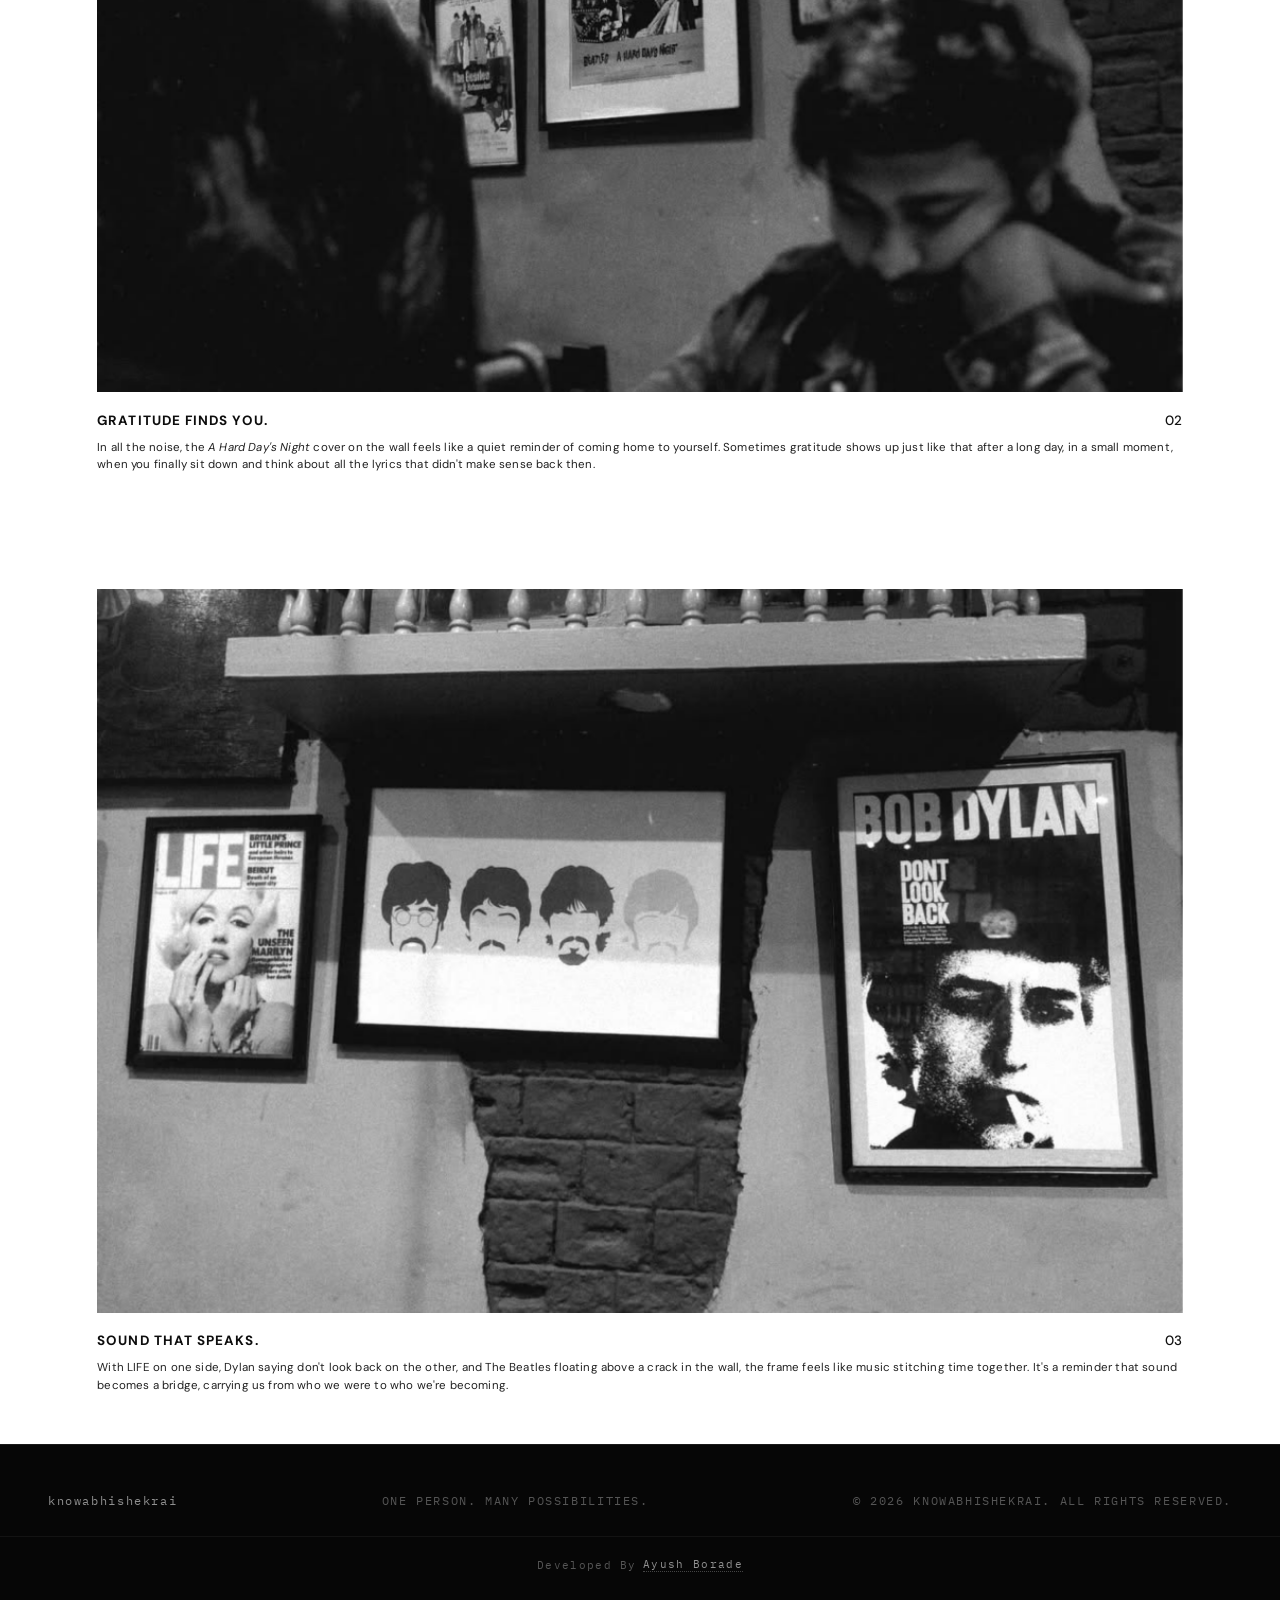
==== commit c9b2df7c: "Added developer name in footer" ====
--- a/shop.html
+++ b/shop.html
@@ -5,19 +5,14 @@
     <meta charset="UTF-8">
     <meta name="viewport" content="width=device-width, initial-scale=1.0">
 
-    <meta name="description" content="HUMBLE. — A collection of visuals from a year, sharing stories behind each shot.">
-
     <meta name="theme-color" content="#ffffff">
 
     <title>HUMBLE. — Issue 01, Volume 01</title>
 
-    <!-- Open Graph / WhatsApp / Social Media -->
+    <!-- Open Graph / WhatsApp / Social Media (Image only, blank text) -->
     <meta property="og:type" content="website">
-    <meta property="og:url" content="https://knowabhishekrai.com/humble/">
-    <meta property="og:site_name" content="knowabhishekrai">
-    <meta property="og:title" content="HUMBLE. — Issue 01, Volume 01">
-    <meta property="og:description"
-        content="HUMBLE. — A collection of visuals from a year, sharing stories behind each shot.">
+    <meta property="og:url" content="https://knowabhishekrai.com/shop.html">
+    <meta property="og:title" content="&#x200E;">
     <meta property="og:image" content="https://knowabhishekrai.com/cover-bg.png">
     <meta property="og:image:secure_url" content="https://knowabhishekrai.com/cover-bg.png">
     <meta property="og:image:type" content="image/png">
@@ -25,10 +20,8 @@
 
     <!-- Twitter / X -->
     <meta name="twitter:card" content="summary_large_image">
-    <meta name="twitter:url" content="https://knowabhishekrai.com/humble/">
-    <meta name="twitter:title" content="HUMBLE. — Issue 01, Volume 01">
-    <meta name="twitter:description"
-        content="HUMBLE. — A collection of visuals from a year, sharing stories behind each shot.">
+    <meta name="twitter:url" content="https://knowabhishekrai.com/shop.html">
+    <meta name="twitter:title" content="&#x200E;">
     <meta name="twitter:image" content="https://knowabhishekrai.com/cover-bg.png">
 
     <!-- Google Fonts -->
@@ -326,6 +319,11 @@
                 <span class="footer-copy">© 2026 KNOWABHISHEKRAI. ALL RIGHTS RESERVED.</span>
             </div>
         </div>
+        <div class="footer-bottom">
+            <a href="https://www.linkedin.com/in/ayush-borade-99b1931aa/" target="_blank" rel="noopener noreferrer" class="footer-dev-link" data-cursor="VISIT">
+                <span class="dev-label">Developed By</span> <span class="dev-name">Ayush Borade</span>
+            </a>
+        </div>
     </footer>
 
 </body>
--- a/shopstyles.css
+++ b/shopstyles.css
@@ -490,7 +490,7 @@
 .site-footer {
     background-color: #060606;
     border-top: 1px solid rgba(255, 255, 255, 0.08);
-    padding: 3rem 0 3.5rem 0;
+    padding: 3rem 0 1.75rem 0;
     font-family: var(--font-mono);
     font-size: 0.72rem;
     letter-spacing: 0.14em;
@@ -520,6 +520,48 @@
 
 .footer-copy {
     color: #555555;
+}
+
+.footer-bottom {
+    width: 100%;
+    max-width: var(--content-max-width);
+    margin: 1.75rem auto 0;
+    padding: 1.25rem 3rem 0;
+    border-top: 1px solid rgba(255, 255, 255, 0.05);
+    display: flex;
+    justify-content: center;
+    align-items: center;
+}
+
+.footer-dev-link {
+    display: inline-flex;
+    align-items: center;
+    gap: 0.4rem;
+    font-family: var(--font-mono);
+    font-size: 0.68rem;
+    letter-spacing: 0.12em;
+    color: #555555;
+    text-decoration: none;
+    transition: color 0.25s ease;
+}
+
+.footer-dev-link .dev-label {
+    color: #555555;
+}
+
+.footer-dev-link .dev-name {
+    color: #909090;
+    border-bottom: 1px dotted rgba(255, 255, 255, 0.25);
+    transition: color 0.25s ease, border-color 0.25s ease;
+}
+
+.footer-dev-link:hover .dev-label {
+    color: #909090;
+}
+
+.footer-dev-link:hover .dev-name {
+    color: #f4f4f4;
+    border-bottom-color: #f4f4f4;
 }
 
 
@@ -576,6 +618,12 @@
         gap: 1rem;
         padding: 0 1.5rem;
     }
+
+    .footer-bottom {
+        margin-top: 1.25rem;
+        padding: 1rem 1.5rem 0;
+        justify-content: flex-start;
+    }
 }
 
 
@@ -620,42 +668,45 @@
     }
 
     .cover {
-        aspect-ratio: 1.15 / 1;
+        aspect-ratio: 1.497 / 1;
     }
 
     .cover-heading {
-        top: 5%;
-        left: 4%;
+        top: 6.5%;
+        left: 3.5%;
     }
 
     .cover-heading h1 {
-        font-size: clamp(48px, 8vw, 74px);
+        font-size: clamp(38px, 6.5vw, 68px);
     }
 
     .cover-bottom {
-        left: 4%;
-        right: 4%;
-        bottom: 5%;
-
-        gap: 20px;
+        left: 3.7%;
+        right: 4.5%;
+        bottom: 6%;
+
+        gap: 16px;
     }
 
     .brand-mark {
-        width: 48px;
+        width: clamp(36px, 5vw, 48px);
     }
 
     .editorial {
-        width: min(85%, 470px);
+        width: auto;
+        max-width: 70%;
+        margin-left: auto;
     }
 
     .cover-quote {
-        margin-bottom: 24px;
-
-        font-size: clamp(13px, 1.8vw, 16px);
+        margin-bottom: 16px;
+
+        font-size: clamp(11px, 1.4vw, 15px);
+        line-height: 1.4;
     }
 
     .editorial-description {
-        font-size: 9px;
+        font-size: 8.5px;
 
         letter-spacing: 0.08em;
     }
@@ -694,90 +745,69 @@
     }
 
 
-    /* Portrait cover */
-
+    /* Cover matching desktop view */
     .cover {
-        aspect-ratio: auto;
-
-        min-height: 590px;
-    }
-
-
-    /* Image crop */
-
+        aspect-ratio: 1.497 / 1;
+        min-height: auto;
+    }
+
+    /* Image - centered panoramic view matching desktop */
     .background-image {
-        object-position: 58% center;
-    }
-
-
-    /* Title */
-
+        object-position: center center;
+    }
+
+    /* Title at top-left matching desktop */
     .cover-heading {
-        top: 28px;
-
-        left: 20px;
-        right: 12px;
+        top: 6.5%;
+        left: 3.5%;
+        right: auto;
     }
 
     .cover-heading h1 {
-        font-size: clamp(43px, 12vw, 66px);
-
-        letter-spacing: 0.025em;
-    }
-
-
-    /* Bottom content */
-
+        font-size: clamp(22px, 6.8vw, 40px);
+        line-height: 0.95;
+        letter-spacing: 0.045em;
+    }
+
+    /* Bottom content matching desktop */
     .cover-bottom {
-        left: 20px;
-        right: 20px;
-        bottom: 24px;
-
+        left: 3.7%;
+        right: 4.5%;
+        bottom: 6%;
         align-items: flex-end;
-
-        gap: 12px;
-    }
-
+        gap: 10px;
+    }
 
     /* Original logo */
-
     .brand-mark {
-        width: 44px;
-
+        width: clamp(24px, 6.5vw, 36px);
         flex-shrink: 0;
     }
 
-
     /* Editorial content */
-
     .editorial {
-        width: calc(100% - 50px);
-
-        max-width: 360px;
+        width: auto;
+        max-width: 72%;
+        margin-left: auto;
     }
 
     .cover-quote {
-        margin-bottom: 22px;
-
-        font-size: 12px;
-
-        line-height: 1.6;
-
+        margin-bottom: clamp(6px, 1.6vw, 12px);
+        font-size: clamp(7.5px, 2.2vw, 11px);
+        line-height: 1.35;
         letter-spacing: 0.035em;
     }
 
     .editorial-description {
         width: 100%;
-
-        font-size: 8px;
-
-        line-height: 1.55;
-
-        letter-spacing: 0.065em;
+        max-width: clamp(155px, 46vw, 240px);
+        font-size: clamp(5.5px, 1.55vw, 7.5px);
+        line-height: 1.35;
+        letter-spacing: 0.05em;
     }
 
     .volume-note {
-        margin-top: 10px;
+        margin-top: clamp(3px, 0.9vw, 6px);
     }
 
 
@@ -806,24 +836,28 @@
         font-size: 9px;
 
         letter-spacing: 0.8px;
+        margin-bottom: 8px;
     }
 
     .cover {
-        min-height: 560px;
+        aspect-ratio: 1.497 / 1;
+        min-height: auto;
     }
 
     .cover-heading {
-        left: 16px;
+        top: 6.5%;
+        left: 3.5%;
+        right: auto;
     }
 
     .cover-heading h1 {
-        font-size: 41px;
+        font-size: 20px;
     }
 
     .cover-bottom {
-        left: 15px;
-        right: 15px;
-        bottom: 18px;
+        left: 3.7%;
+        right: 4.5%;
+        bottom: 5.5%;
 
         gap: 8px;
     }
@@ -832,21 +866,30 @@
     /* Original logo */
 
     .brand-mark {
-        width: 36px;
+        width: 22px;
     }
 
     .editorial {
-        width: calc(100% - 44px);
+        width: auto;
+        max-width: 74%;
+        margin-left: auto;
     }
 
     .cover-quote {
-        font-size: 11px;
-
-        margin-bottom: 18px;
+        font-size: 7px;
+
+        margin-bottom: 4px;
+        line-height: 1.3;
     }
 
     .editorial-description {
-        font-size: 7px;
+        font-size: 5px;
+        line-height: 1.3;
+        max-width: 135px;
+    }
+
+    .volume-note {
+        margin-top: 2px;
     }
 
 }
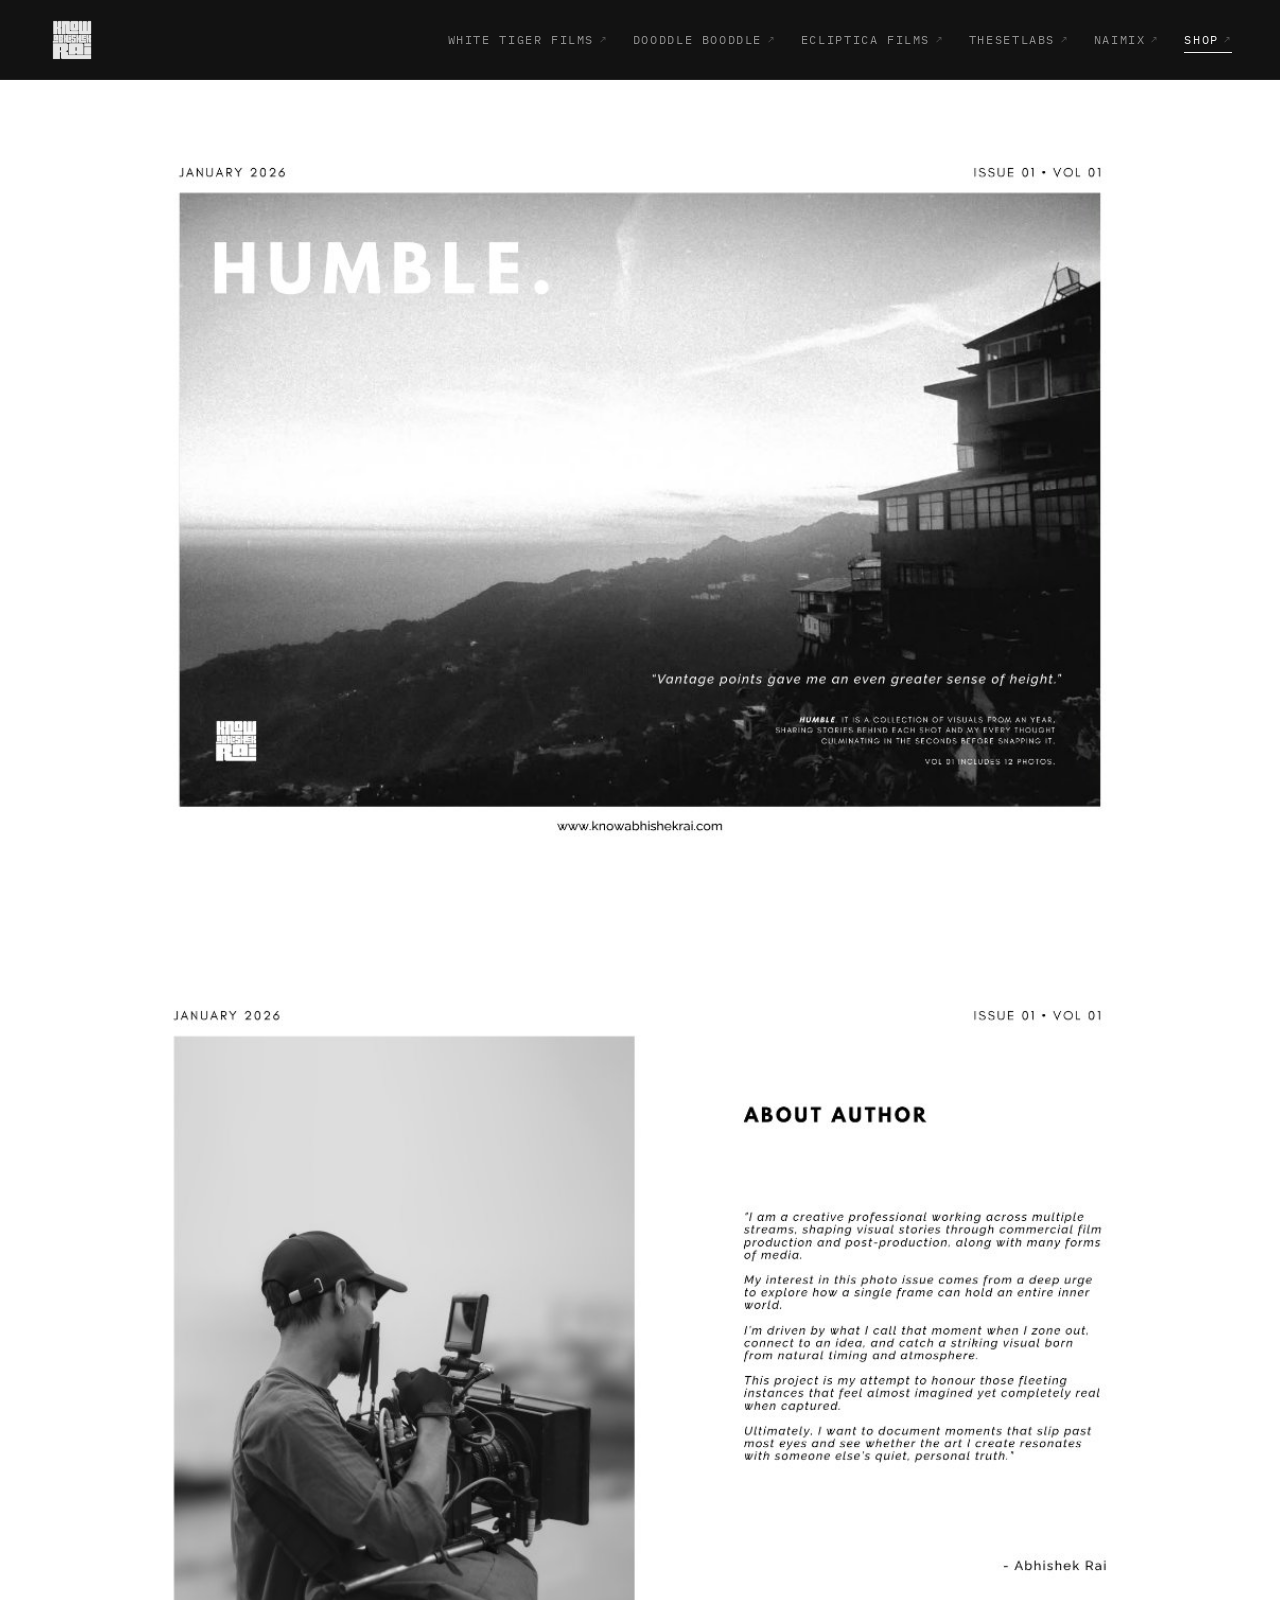
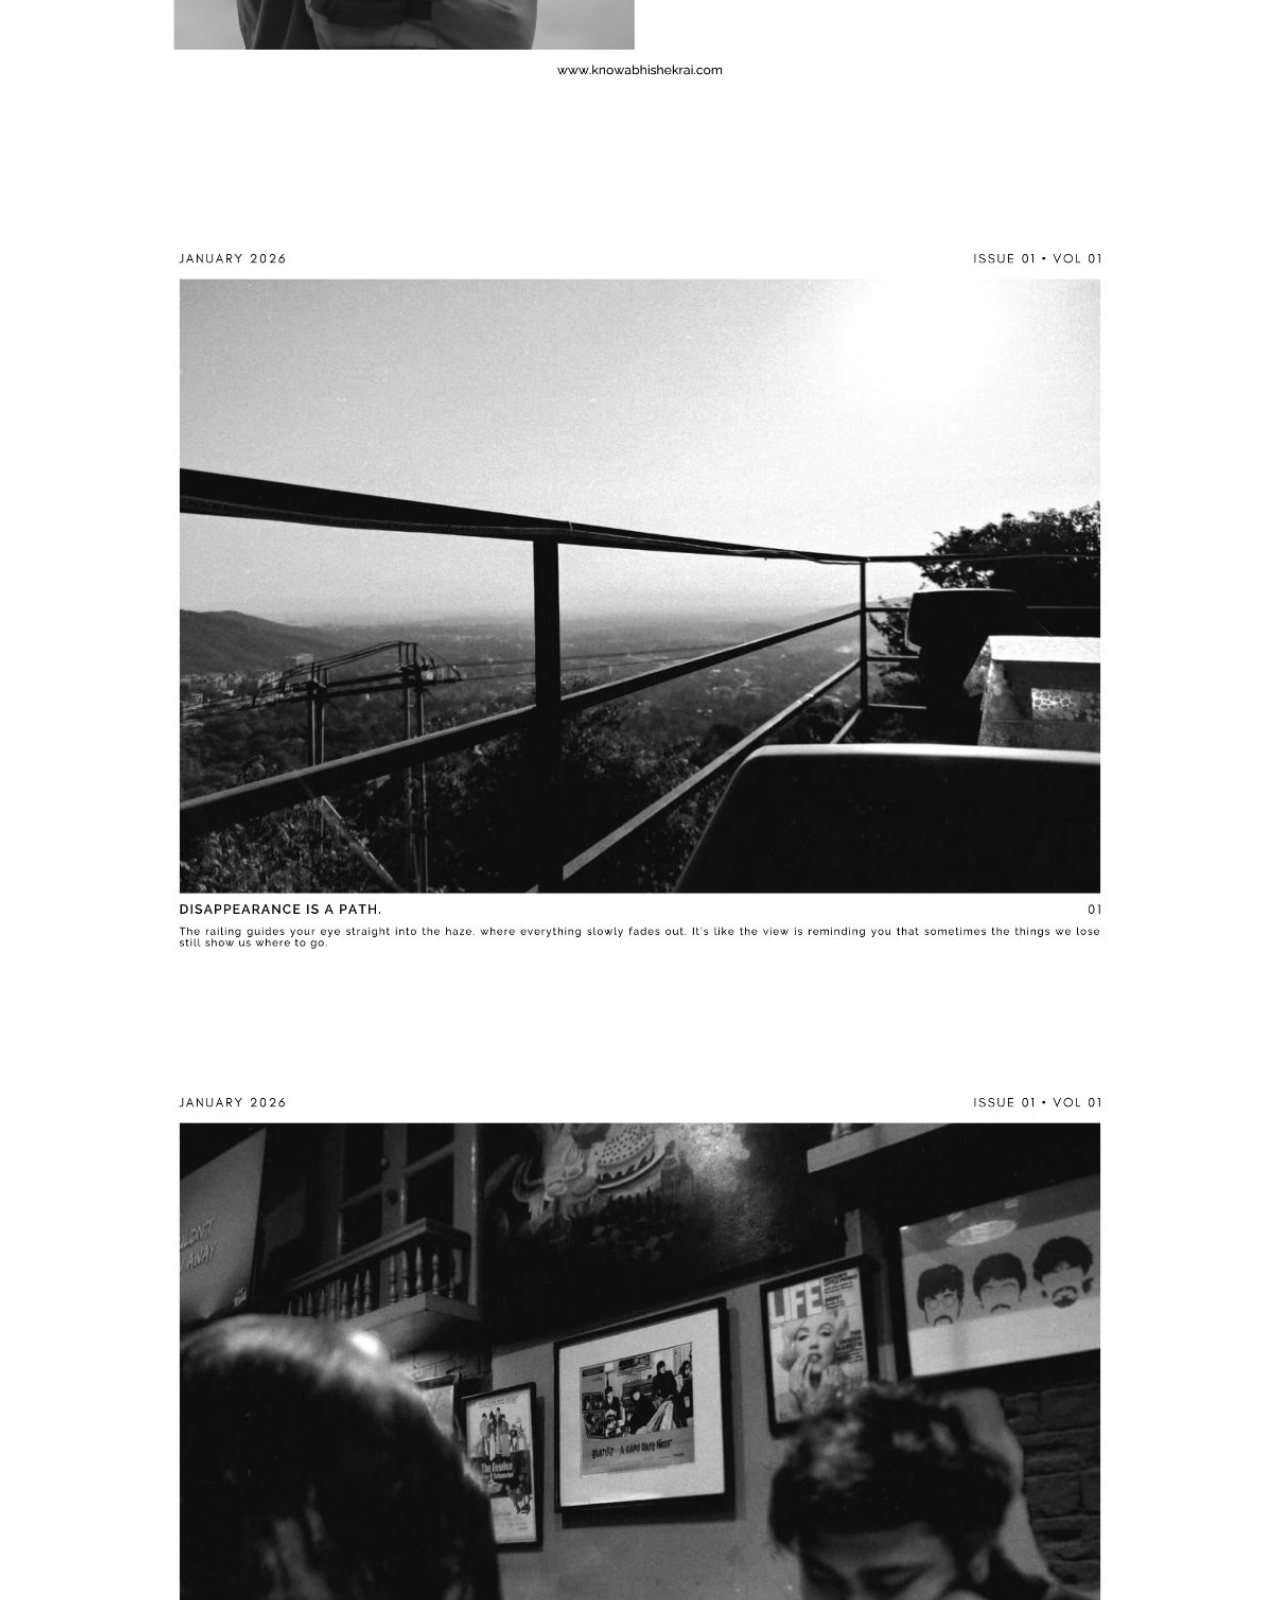
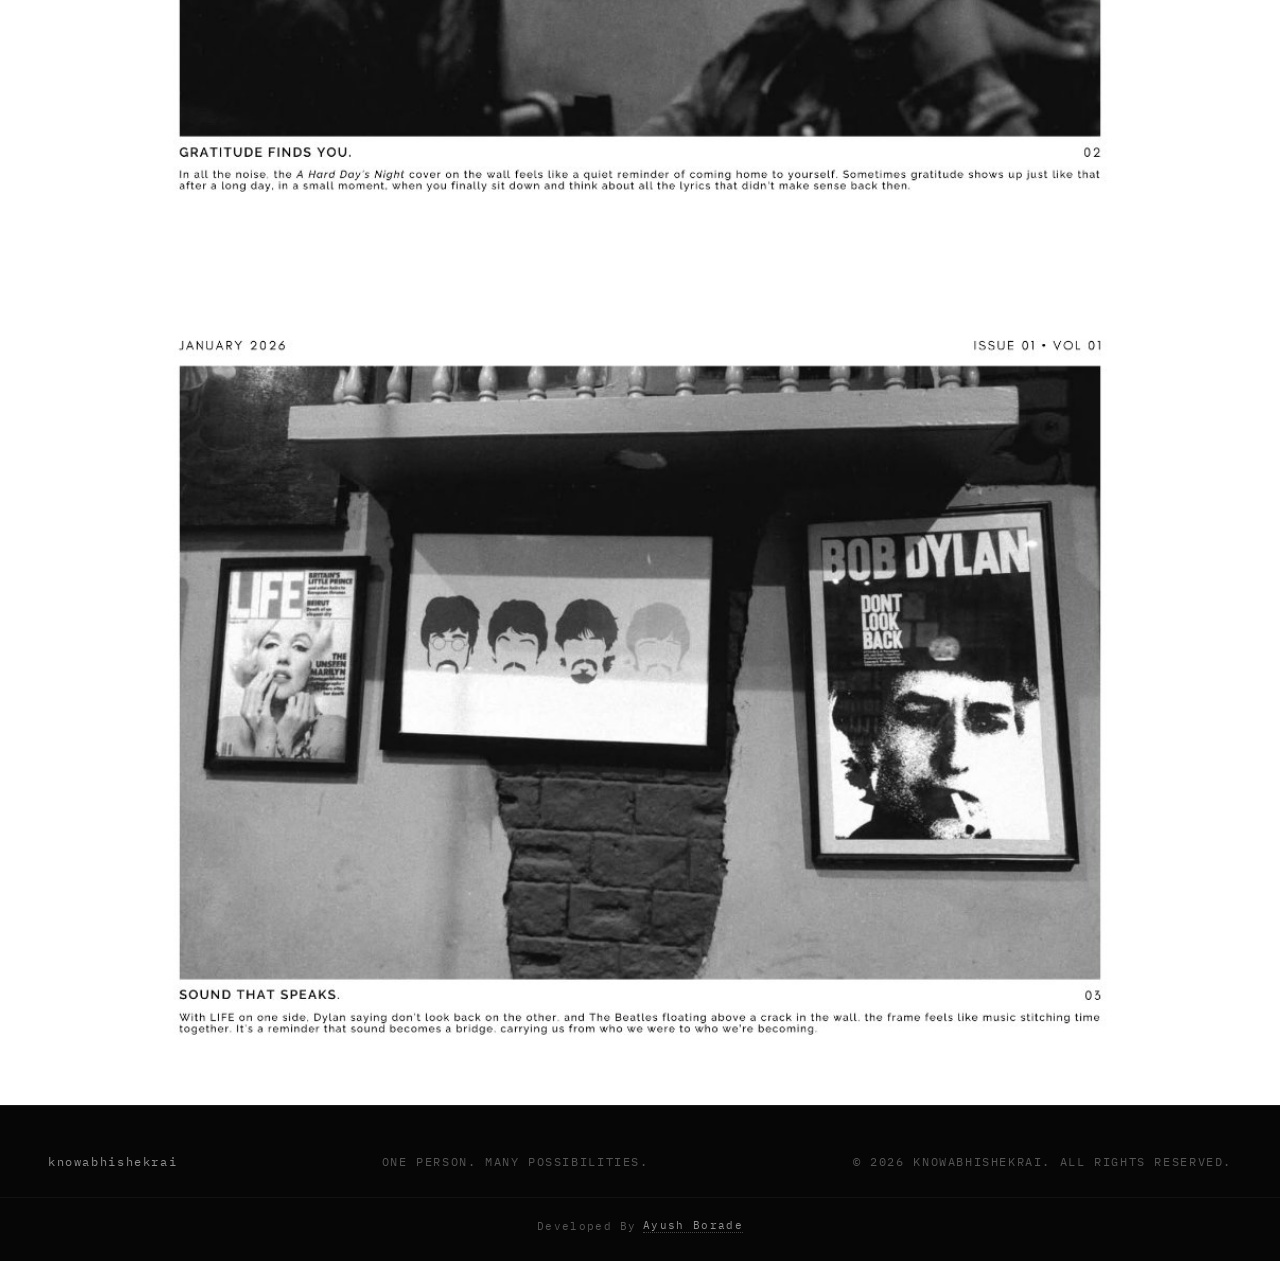
==== commit f2d622f2: "Added naimix in the menu" ====
--- a/shop.html
+++ b/shop.html
@@ -79,6 +79,11 @@
                     <span class="nav-link-name">THESETLABS</span>
                     <span class="nav-arrow">↗</span>
                 </a>
+                <a href="https://www.naimix.in/" target="_blank" rel="noopener noreferrer" class="nav-link"
+                    data-cursor="VISIT">
+                    <span class="nav-link-name">NAIMIX</span>
+                    <span class="nav-arrow">↗</span>
+                </a>
                 <a href="shop.html" class="nav-link active" data-cursor="VISIT">
                     <span class="nav-link-name">SHOP</span>
                     <span class="nav-arrow">↗</span>
@@ -87,221 +92,31 @@
         </div>
     </header>
 
-    <main class="page">
+    <main class="page shop-gallery">
 
-        <!-- Top metadata -->
-        <header class="masthead">
-
-            <p class="masthead-date">
-                JANUARY 2026
-            </p>
-
-            <p class="masthead-issue">
-                ISSUE 01 <span class="separator">•</span> VOL 01
-            </p>
-
-        </header>
-
-
-        <!-- Magazine cover -->
-        <section class="cover" aria-label="HUMBLE magazine cover">
-
-            <!-- Background photograph -->
-            <div class="cover-image">
-
-                <img src="cover-bg.png" alt="Monochrome mountain landscape with a building overlooking the hills"
-                    class="background-image" fetchpriority="high">
-
-            </div>
-
-
-            <!-- Image overlays -->
-            <div class="image-shade"></div>
-            <div class="image-grain"></div>
-
-
-            <!-- Main title -->
-            <div class="cover-heading">
-
-                <h1>HUMBLE.</h1>
-
-            </div>
-
-
-            <!-- Bottom cover content -->
-            <div class="cover-bottom">
-
-
-                <!-- Original Know Abhishek Rai logo -->
-                <div class="brand-mark">
-
-                    <img src="logo-dark.png" alt="Know Abhishek Rai" class="brand-logo">
-
-                </div>
-
-
-                <!-- Editorial content -->
-                <div class="editorial">
-
-
-                    <!-- Quote -->
-                    <blockquote class="cover-quote">
-                        “Vantage points gave me an even greater
-                        sense of height.”
-                    </blockquote>
-
-
-                    <!-- Description -->
-                    <div class="editorial-description">
-
-                        <p>
-                            <strong>HUMBLE.</strong>
-                            IT IS A COLLECTION OF VISUALS FROM A YEAR,
-                            SHARING STORIES BEHIND EACH SHOT AND MY
-                            EVERY THOUGHT, CULMINATING IN THE SECONDS
-                            BEFORE SNAPPING IT.
-                        </p>
-
-                        <p class="volume-note">
-                            VOL 01 INCLUDES 12 PHOTOS.
-                        </p>
-
-                    </div>
-
-                </div>
-
-            </div>
-
+        <!-- Page 01: Magazine Cover -->
+        <section class="shop-page-section" aria-label="Page 01 — HUMBLE. Cover">
+            <img src="shop-page-01.jpg" alt="HUMBLE. Issue 01, Volume 01 — Cover" class="shop-page-img" fetchpriority="high">
         </section>
 
-
-        <!-- Section 02: About Author Spread -->
-        <section class="author-section" aria-label="About the author">
-
-            <!-- Main spread layout -->
-            <div class="author-spread">
-
-                <!-- Left Column: Photograph -->
-                <div class="author-image-pane">
-                    <img
-                        src="author-bg.png"
-                        alt="Abhishek Rai holding cinema camera"
-                        class="author-photo"
-                        loading="lazy"
-                    >
-                </div>
-
-                <!-- Right Column: Editorial -->
-                <div class="author-editorial-pane">
-
-                    <h2 class="author-heading">ABOUT AUTHOR</h2>
-
-                    <div class="author-text">
-                        <p>“I am a creative professional working across multiple streams, shaping visual stories through commercial film production and post-production, along with many forms of media.</p>
-
-                        <p>My interest in this photo issue comes from a deep urge to explore how a single frame can hold an entire inner world.</p>
-
-                        <p>I’m driven by what I call that moment when I zone out, connect to an idea, and catch a striking visual born from natural timing and atmosphere.</p>
-
-                        <p>This project is my attempt to honour those fleeting instances that feel almost imagined yet completely real when captured.</p>
-
-                        <p>Ultimately, I want to document moments that slip past most eyes and see whether the art I create resonates with someone else’s quiet, personal truth.”</p>
-                    </div>
-
-                    <p class="author-byline">- Abhishek Rai</p>
-
-                </div>
-
-            </div>
-
-            <!-- Page link credit -->
-            <div class="author-page-footer">
-                <a href="https://knowabhishekrai.com" target="_blank" rel="noopener noreferrer">
-                    www.knowabhishekrai.com
-                </a>
-            </div>
-
+        <!-- Page 02: About Author -->
+        <section class="shop-page-section" aria-label="Page 02 — About Author">
+            <img src="shop-page-02.jpg" alt="About Author — Abhishek Rai" class="shop-page-img" loading="lazy">
         </section>
 
-
-        <!-- Section 03: Photo Plate 01 -->
-        <section class="photo-plate-section" aria-label="Photo 01: Disappearance is a Path">
-
-            <!-- Photograph Frame -->
-            <div class="photo-plate-frame">
-                <img
-                    src="photo-01.png"
-                    alt="Railing leading toward foggy landscape and hills"
-                    class="photo-plate-image"
-                    loading="lazy"
-                >
-            </div>
-
-            <!-- Plate Editorial Caption -->
-            <div class="photo-plate-meta">
-                <div class="photo-plate-header">
-                    <h2 class="photo-plate-title">DISAPPEARANCE IS A PATH.</h2>
-                    <span class="photo-plate-number">01</span>
-                </div>
-                <p class="photo-plate-caption">
-                    The railing guides your eye straight into the haze. where everything slowly fades out. It's like the view is reminding you that sometimes the things we lose still show us where to go.
-                </p>
-            </div>
-
+        <!-- Page 03: Photo Plate 01 -->
+        <section class="shop-page-section" aria-label="Page 03 — 01: Disappearance is a Path">
+            <img src="shop-page-03.jpg" alt="01 — Disappearance is a Path" class="shop-page-img" loading="lazy">
         </section>
 
-
-        <!-- Section 04: Photo Plate 02 -->
-        <section class="photo-plate-section" aria-label="Photo 02: Gratitude Finds You">
-
-            <!-- Photograph Frame -->
-            <div class="photo-plate-frame">
-                <img
-                    src="photo-02.png"
-                    alt="Man sitting in cafe near Beatles and Life magazine artwork on wall"
-                    class="photo-plate-image"
-                    loading="lazy"
-                >
-            </div>
-
-            <!-- Plate Editorial Caption -->
-            <div class="photo-plate-meta">
-                <div class="photo-plate-header">
-                    <h2 class="photo-plate-title">GRATITUDE FINDS YOU.</h2>
-                    <span class="photo-plate-number">02</span>
-                </div>
-                <p class="photo-plate-caption">
-                    In all the noise, the <em>A Hard Day's Night</em> cover on the wall feels like a quiet reminder of coming home to yourself. Sometimes gratitude shows up just like that after a long day, in a small moment, when you finally sit down and think about all the lyrics that didn't make sense back then.
-                </p>
-            </div>
-
+        <!-- Page 04: Photo Plate 02 -->
+        <section class="shop-page-section" aria-label="Page 04 — 02: Gratitude Finds You">
+            <img src="shop-page-04.jpg" alt="02 — Gratitude Finds You" class="shop-page-img" loading="lazy">
         </section>
 
-
-        <!-- Section 05: Photo Plate 03 -->
-        <section class="photo-plate-section" aria-label="Photo 03: Sound That Speaks">
-
-            <!-- Photograph Frame -->
-            <div class="photo-plate-frame">
-                <img
-                    src="photo-03.png"
-                    alt="Life Marilyn Monroe, Beatles pop art, and Bob Dylan Don't Look Back posters on wall"
-                    class="photo-plate-image"
-                    loading="lazy"
-                >
-            </div>
-
-            <!-- Plate Editorial Caption -->
-            <div class="photo-plate-meta">
-                <div class="photo-plate-header">
-                    <h2 class="photo-plate-title">SOUND THAT SPEAKS.</h2>
-                    <span class="photo-plate-number">03</span>
-                </div>
-                <p class="photo-plate-caption">
-                    With LIFE on one side, Dylan saying don't look back on the other, and The Beatles floating above a crack in the wall, the frame feels like music stitching time together. It's a reminder that sound becomes a bridge, carrying us from who we were to who we're becoming.
-                </p>
-            </div>
-
+        <!-- Page 05: Photo Plate 03 -->
+        <section class="shop-page-section" aria-label="Page 05 — 03: Sound That Speaks">
+            <img src="shop-page-05.jpg" alt="03 — Sound That Speaks" class="shop-page-img" loading="lazy">
         </section>
 
     </main>
--- a/shopstyles.css
+++ b/shopstyles.css
@@ -63,6 +63,33 @@
 
     padding:
         calc(var(--nav-height) + 36px) var(--page-padding) 50px;
+}
+
+
+/* =========================================
+   2B. SHOP MAGAZINE GALLERY
+========================================= */
+
+.shop-gallery {
+    display: flex;
+    flex-direction: column;
+    gap: clamp(40px, 6vw, 80px);
+    align-items: center;
+}
+
+.shop-page-section {
+    width: 100%;
+    display: flex;
+    justify-content: center;
+    align-items: center;
+}
+
+.shop-page-img {
+    width: 100%;
+    height: auto;
+    display: block;
+    aspect-ratio: 1024 / 723;
+    object-fit: contain;
 }
 
 
@@ -384,7 +411,7 @@
 .nav-menu {
     display: flex;
     align-items: center;
-    gap: 2.25rem;
+    gap: clamp(1.25rem, 2vw, 2.25rem);
 }
 
 .nav-link {
@@ -566,7 +593,7 @@
 
 
 /* Mobile navigation drawer */
-@media (max-width: 860px) {
+@media (max-width: 960px) {
     .nav-toggle {
         display: inline-flex;
     }
@@ -622,7 +649,8 @@
     .footer-bottom {
         margin-top: 1.25rem;
         padding: 1rem 1.5rem 0;
-        justify-content: flex-start;
+        justify-content: center;
+        text-align: center;
     }
 }
 
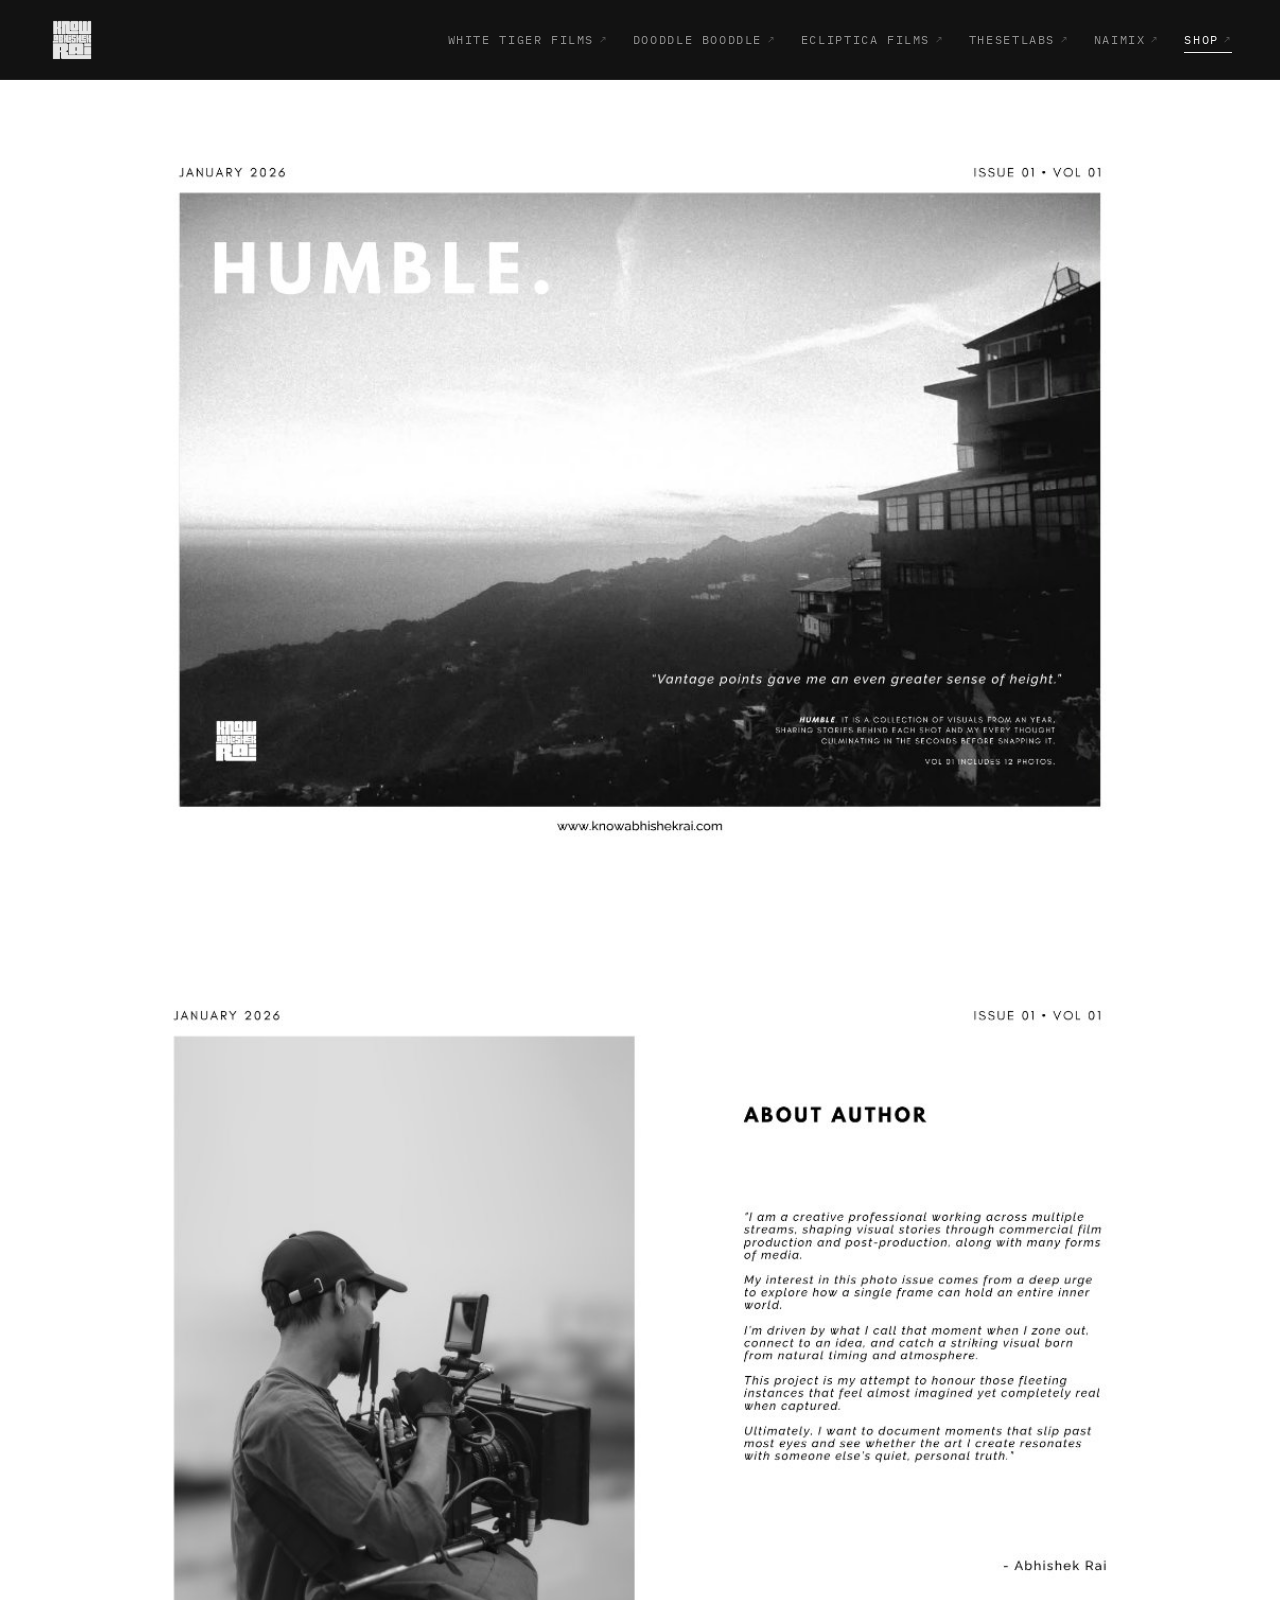
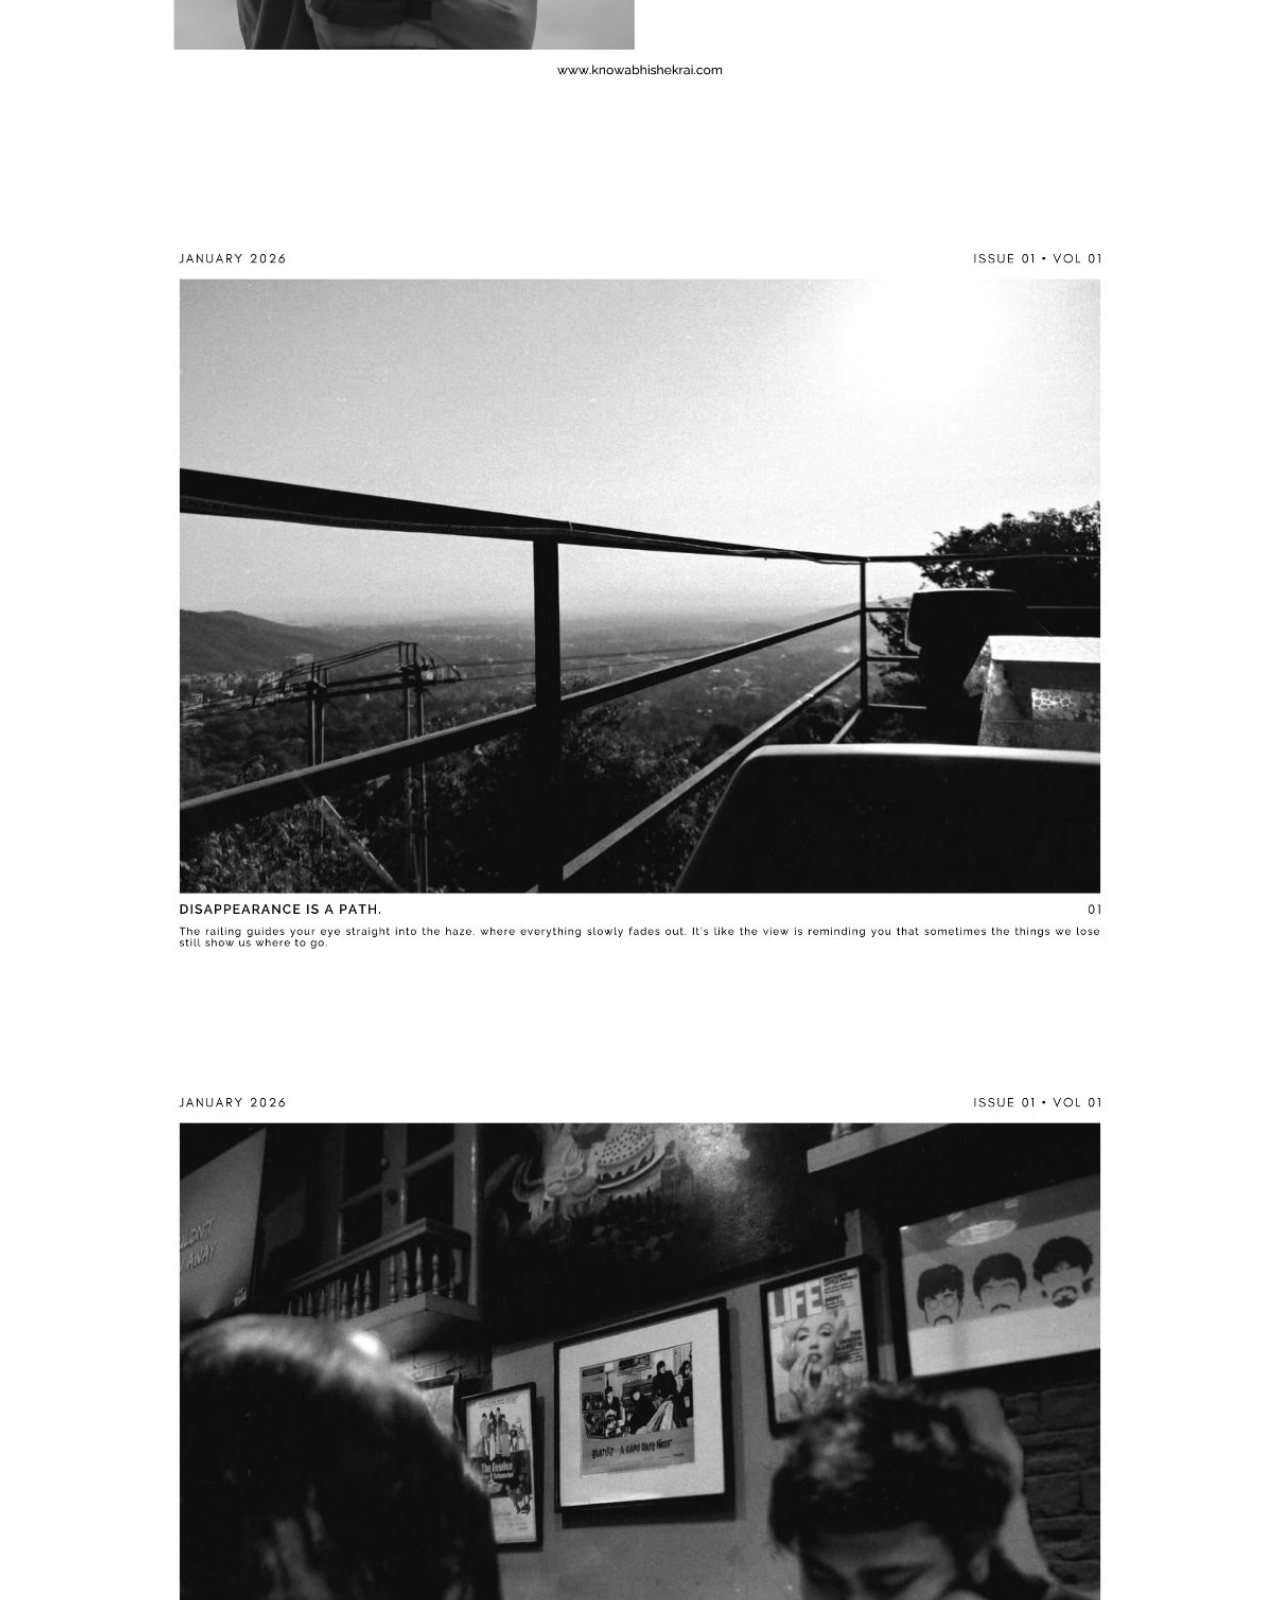
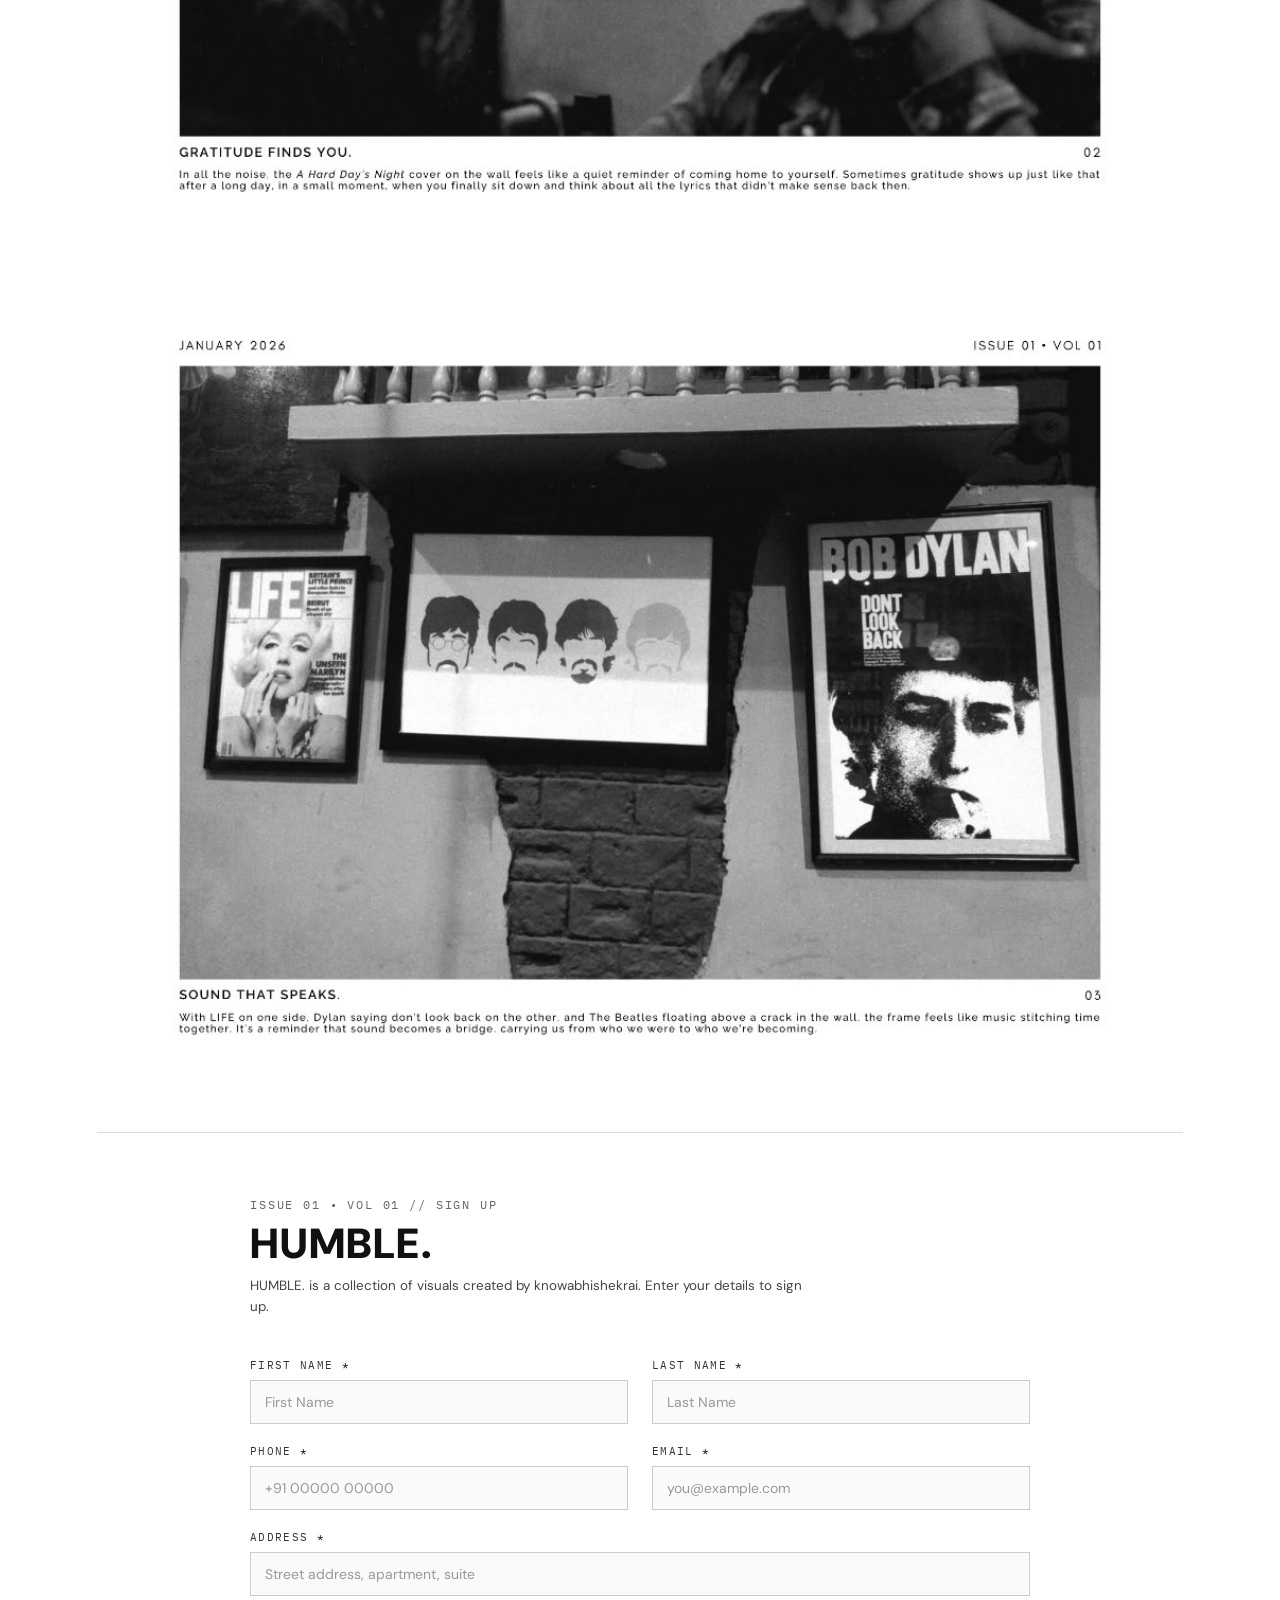
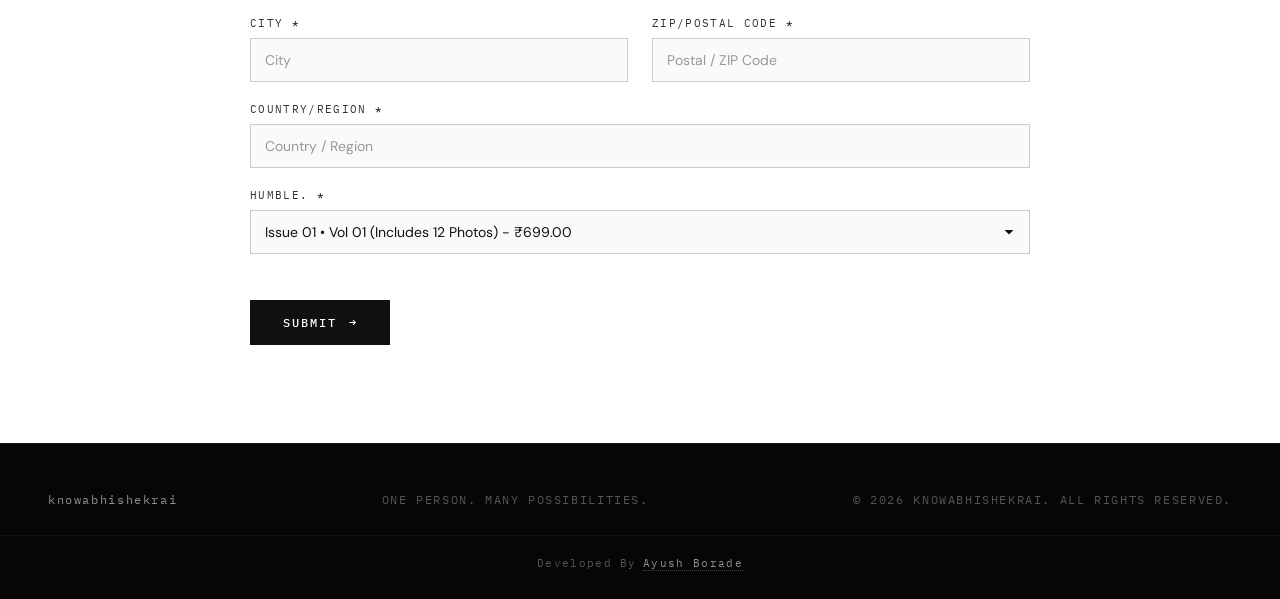
==== commit 9f62d0a9: "added form" ====
--- a/shop.html
+++ b/shop.html
@@ -119,6 +119,105 @@
             <img src="shop-page-05.jpg" alt="03 — Sound That Speaks" class="shop-page-img" loading="lazy">
         </section>
 
+        <!-- Order / Sign Up Form (Synced to Google Forms) -->
+        <section class="shop-form-section" id="humbleOrderFormSection" aria-label="HUMBLE. Order and Sign Up Form">
+            <div class="shop-form-container">
+                <div class="shop-form-header">
+                    <span class="shop-form-eyebrow">ISSUE 01 • VOL 01 // SIGN UP</span>
+                    <h2 class="shop-form-title">HUMBLE.</h2>
+                    <p class="shop-form-subtitle">
+                        HUMBLE. is a collection of visuals created by knowabhishekrai. Enter your details to sign up.
+                    </p>
+                </div>
+
+                <iframe name="hiddenGoogleFormTarget" id="hiddenGoogleFormTarget" class="sr-only-iframe"
+                    title="Form submission target" aria-hidden="true" tabindex="-1"></iframe>
+
+                <form id="humbleOrderForm" class="shop-form"
+                    action="https://docs.google.com/forms/d/e/1FAIpQLSdRM_xsXuWBiarmpbqFfol4v1lD4aMMRSQRrG-eFnIfkDEZJA/formResponse"
+                    method="POST" target="hiddenGoogleFormTarget" novalidate>
+
+                    <input type="hidden" name="fvv" value="1">
+                    <input type="hidden" name="pageHistory" value="0">
+
+                    <div class="form-grid">
+                        <div class="form-field">
+                            <label for="firstName" class="form-label">First Name <span class="req">*</span></label>
+                            <input type="text" id="firstName" name="entry.1442059944" class="form-input"
+                                autocomplete="given-name" placeholder="First Name" required>
+                        </div>
+
+                        <div class="form-field">
+                            <label for="lastName" class="form-label">Last Name <span class="req">*</span></label>
+                            <input type="text" id="lastName" name="entry.103207302" class="form-input"
+                                autocomplete="family-name" placeholder="Last Name" required>
+                        </div>
+
+                        <div class="form-field">
+                            <label for="phone" class="form-label">Phone <span class="req">*</span></label>
+                            <input type="tel" id="phone" name="entry.1166974658" class="form-input"
+                                autocomplete="tel" placeholder="+91 00000 00000" required>
+                        </div>
+
+                        <div class="form-field">
+                            <label for="email" class="form-label">Email <span class="req">*</span></label>
+                            <input type="email" id="email" name="entry.1045781291" class="form-input"
+                                autocomplete="email" placeholder="you@example.com" required>
+                        </div>
+
+                        <div class="form-field form-field-full">
+                            <label for="address" class="form-label">Address <span class="req">*</span></label>
+                            <input type="text" id="address" name="entry.822555300" class="form-input"
+                                autocomplete="street-address" placeholder="Street address, apartment, suite" required>
+                        </div>
+
+                        <div class="form-field">
+                            <label for="city" class="form-label">City <span class="req">*</span></label>
+                            <input type="text" id="city" name="entry.1418579611" class="form-input"
+                                autocomplete="address-level2" placeholder="City" required>
+                        </div>
+
+                        <div class="form-field">
+                            <label for="zipCode" class="form-label">Zip/Postal Code <span class="req">*</span></label>
+                            <input type="text" id="zipCode" name="entry.1003888537" class="form-input"
+                                autocomplete="postal-code" placeholder="Postal / ZIP Code" required>
+                        </div>
+
+                        <div class="form-field form-field-full">
+                            <label for="country" class="form-label">Country/Region <span class="req">*</span></label>
+                            <input type="text" id="country" name="entry.2145875747" class="form-input"
+                                autocomplete="country-name" placeholder="Country / Region" required>
+                        </div>
+
+                        <div class="form-field form-field-full">
+                            <label for="humbleEdition" class="form-label">HUMBLE. <span class="req">*</span></label>
+                            <select id="humbleEdition" name="entry.839337160" class="form-input form-select" required>
+                                <option value="Issue 01 • Vol 01 (Includes 12 Photos) - ₹699.00" selected>
+                                    Issue 01 • Vol 01 (Includes 12 Photos) - ₹699.00
+                                </option>
+                            </select>
+                        </div>
+                    </div>
+
+                    <p class="form-error-msg" id="humbleFormError" role="alert" aria-live="polite"></p>
+
+                    <div class="form-actions">
+                        <button type="submit" id="humbleSubmitBtn" class="form-submit-btn">
+                            <span>SUBMIT</span>
+                            <span class="submit-arrow">→</span>
+                        </button>
+                    </div>
+                </form>
+
+                <div class="form-success-panel" id="humbleFormSuccess" hidden>
+                    <p class="success-badge">RECEIVED // HUMBLE.</p>
+                    <h3 class="success-heading">Thanks for submitting your contact info!</h3>
+                    <p class="success-subtext">Your details have been recorded for Issue 01 • Vol 01.</p>
+                    <button type="button" id="humbleResetBtn" class="form-reset-btn">SUBMIT ANOTHER RESPONSE</button>
+                </div>
+            </div>
+        </section>
+
     </main>
 
     <!-- Integrated Closing Footer -->
--- a/shopstyles.css
+++ b/shopstyles.css
@@ -1242,4 +1242,231 @@
         font-size: 11.5px;
         line-height: 1.55;
     }
+}
+
+
+/* =========================================
+   23. SHOP ORDER / SIGN UP FORM
+========================================= */
+
+.sr-only-iframe {
+    position: absolute;
+    width: 0;
+    height: 0;
+    border: 0;
+    overflow: hidden;
+    visibility: hidden;
+}
+
+.shop-form-section {
+    width: 100%;
+    padding-top: clamp(32px, 5vw, 64px);
+    padding-bottom: clamp(24px, 4vw, 48px);
+    border-top: 1px solid rgba(17, 17, 17, 0.14);
+}
+
+.shop-form-container {
+    width: 100%;
+    max-width: 780px;
+    margin: 0 auto;
+}
+
+.shop-form-header {
+    margin-bottom: clamp(24px, 3.5vw, 40px);
+}
+
+.shop-form-eyebrow {
+    display: block;
+    font-family: var(--font-mono);
+    font-size: 0.72rem;
+    letter-spacing: 0.16em;
+    color: #666666;
+    margin-bottom: 10px;
+    text-transform: uppercase;
+}
+
+.shop-form-title {
+    font-family: var(--font-main);
+    font-size: clamp(28px, 3.5vw, 42px);
+    font-weight: 900;
+    letter-spacing: 0.03em;
+    line-height: 1.05;
+    color: #111111;
+    margin-bottom: 10px;
+}
+
+.shop-form-subtitle {
+    font-family: var(--font-main);
+    font-size: clamp(13px, 1.05vw, 15px);
+    line-height: 1.55;
+    color: #444444;
+    max-width: 560px;
+}
+
+.shop-form {
+    width: 100%;
+}
+
+.form-grid {
+    display: grid;
+    grid-template-columns: 1fr 1fr;
+    gap: 20px 24px;
+}
+
+.form-field {
+    display: flex;
+    flex-direction: column;
+    gap: 8px;
+}
+
+.form-field-full {
+    grid-column: 1 / -1;
+}
+
+.form-label {
+    font-family: var(--font-mono);
+    font-size: 0.7rem;
+    letter-spacing: 0.12em;
+    text-transform: uppercase;
+    color: #333333;
+}
+
+.form-label .req {
+    color: #111111;
+}
+
+.form-input {
+    width: 100%;
+    padding: 12px 14px;
+    font-family: var(--font-main);
+    font-size: 14px;
+    color: #111111;
+    background-color: #fafafa;
+    border: 1px solid rgba(17, 17, 17, 0.2);
+    border-radius: 0;
+    outline: none;
+    transition: border-color 0.2s ease, background-color 0.2s ease;
+    appearance: none;
+    -webkit-appearance: none;
+}
+
+.form-input::placeholder {
+    color: #999999;
+}
+
+.form-input:focus {
+    background-color: #ffffff;
+    border-color: #111111;
+}
+
+.form-input.is-invalid {
+    border-color: #b91c1c;
+    background-color: #fef2f2;
+}
+
+.form-select {
+    cursor: pointer;
+    padding-right: 36px;
+    background-image: url("data:image/svg+xml,%3Csvg xmlns='http://www.w3.org/2000/svg' width='12' height='12' viewBox='0 0 12 12'%3E%3Cpath fill='%23111111' d='M6 8.5L1.5 4h9z'/%3E%3C/svg%3E");
+    background-repeat: no-repeat;
+    background-position: right 14px center;
+}
+
+.form-error-msg {
+    min-height: 1.2em;
+    margin-top: 14px;
+    font-family: var(--font-mono);
+    font-size: 0.74rem;
+    letter-spacing: 0.04em;
+    color: #b91c1c;
+}
+
+.form-actions {
+    margin-top: 18px;
+}
+
+.form-submit-btn {
+    display: inline-flex;
+    align-items: center;
+    justify-content: center;
+    gap: 12px;
+    padding: 14px 32px;
+    background-color: #111111;
+    color: #ffffff;
+    border: 1px solid #111111;
+    font-family: var(--font-mono);
+    font-size: 0.75rem;
+    font-weight: 500;
+    letter-spacing: 0.16em;
+    text-transform: uppercase;
+    cursor: pointer;
+    transition: background-color 0.25s ease, color 0.25s ease, transform 0.2s ease;
+}
+
+.form-submit-btn:hover:not(:disabled) {
+    background-color: #ffffff;
+    color: #111111;
+}
+
+.form-submit-btn:disabled {
+    opacity: 0.6;
+    cursor: not-allowed;
+}
+
+.form-success-panel {
+    padding: clamp(28px, 4vw, 44px);
+    border: 1px solid rgba(17, 17, 17, 0.2);
+    background-color: #fafafa;
+}
+
+.success-badge {
+    font-family: var(--font-mono);
+    font-size: 0.7rem;
+    letter-spacing: 0.16em;
+    color: #555555;
+    margin-bottom: 10px;
+}
+
+.success-heading {
+    font-family: var(--font-main);
+    font-size: clamp(20px, 2.2vw, 26px);
+    font-weight: 700;
+    color: #111111;
+    margin-bottom: 8px;
+}
+
+.success-subtext {
+    font-family: var(--font-main);
+    font-size: 14px;
+    color: #444444;
+    margin-bottom: 22px;
+}
+
+.form-reset-btn {
+    padding: 10px 20px;
+    background: transparent;
+    border: 1px solid #111111;
+    color: #111111;
+    font-family: var(--font-mono);
+    font-size: 0.7rem;
+    letter-spacing: 0.14em;
+    text-transform: uppercase;
+    cursor: pointer;
+    transition: background-color 0.2s ease, color 0.2s ease;
+}
+
+.form-reset-btn:hover {
+    background-color: #111111;
+    color: #ffffff;
+}
+
+@media (max-width: 640px) {
+    .form-grid {
+        grid-template-columns: 1fr;
+        gap: 16px;
+    }
+
+    .form-submit-btn {
+        width: 100%;
+    }
 }
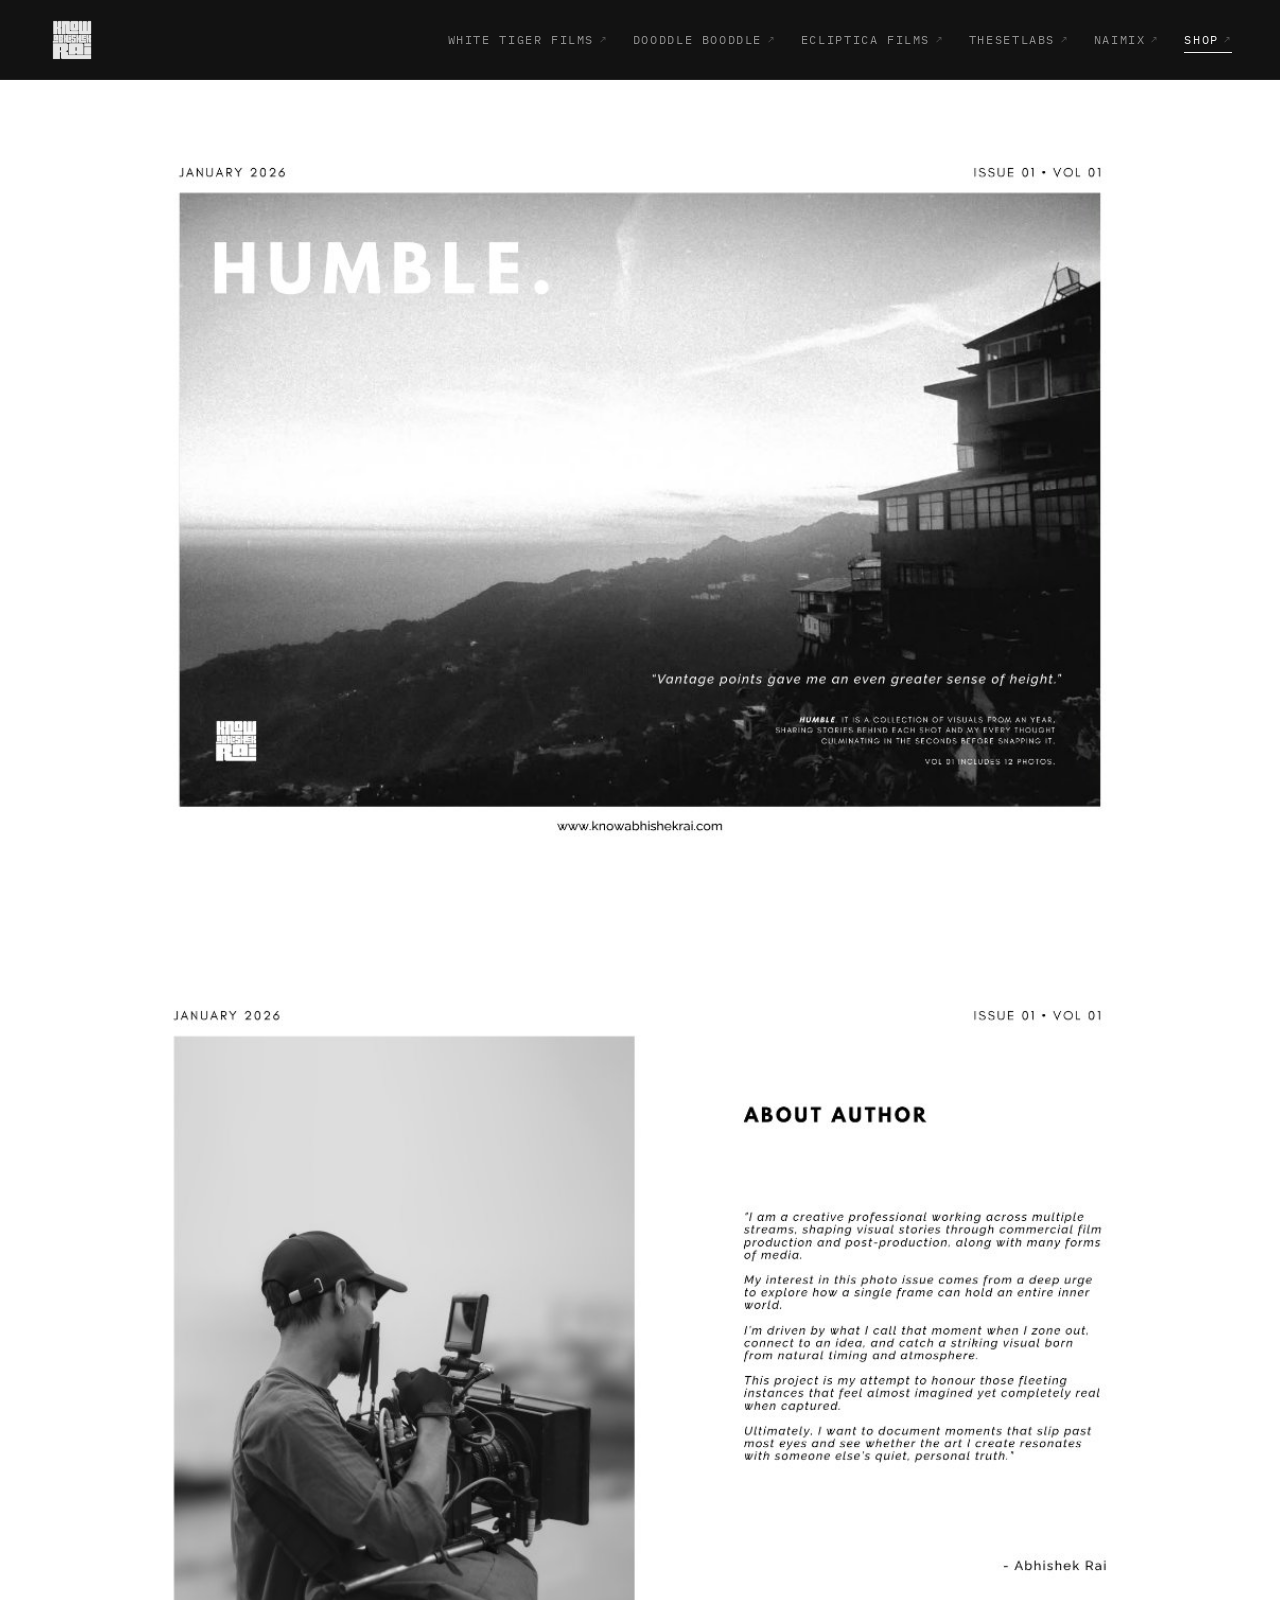
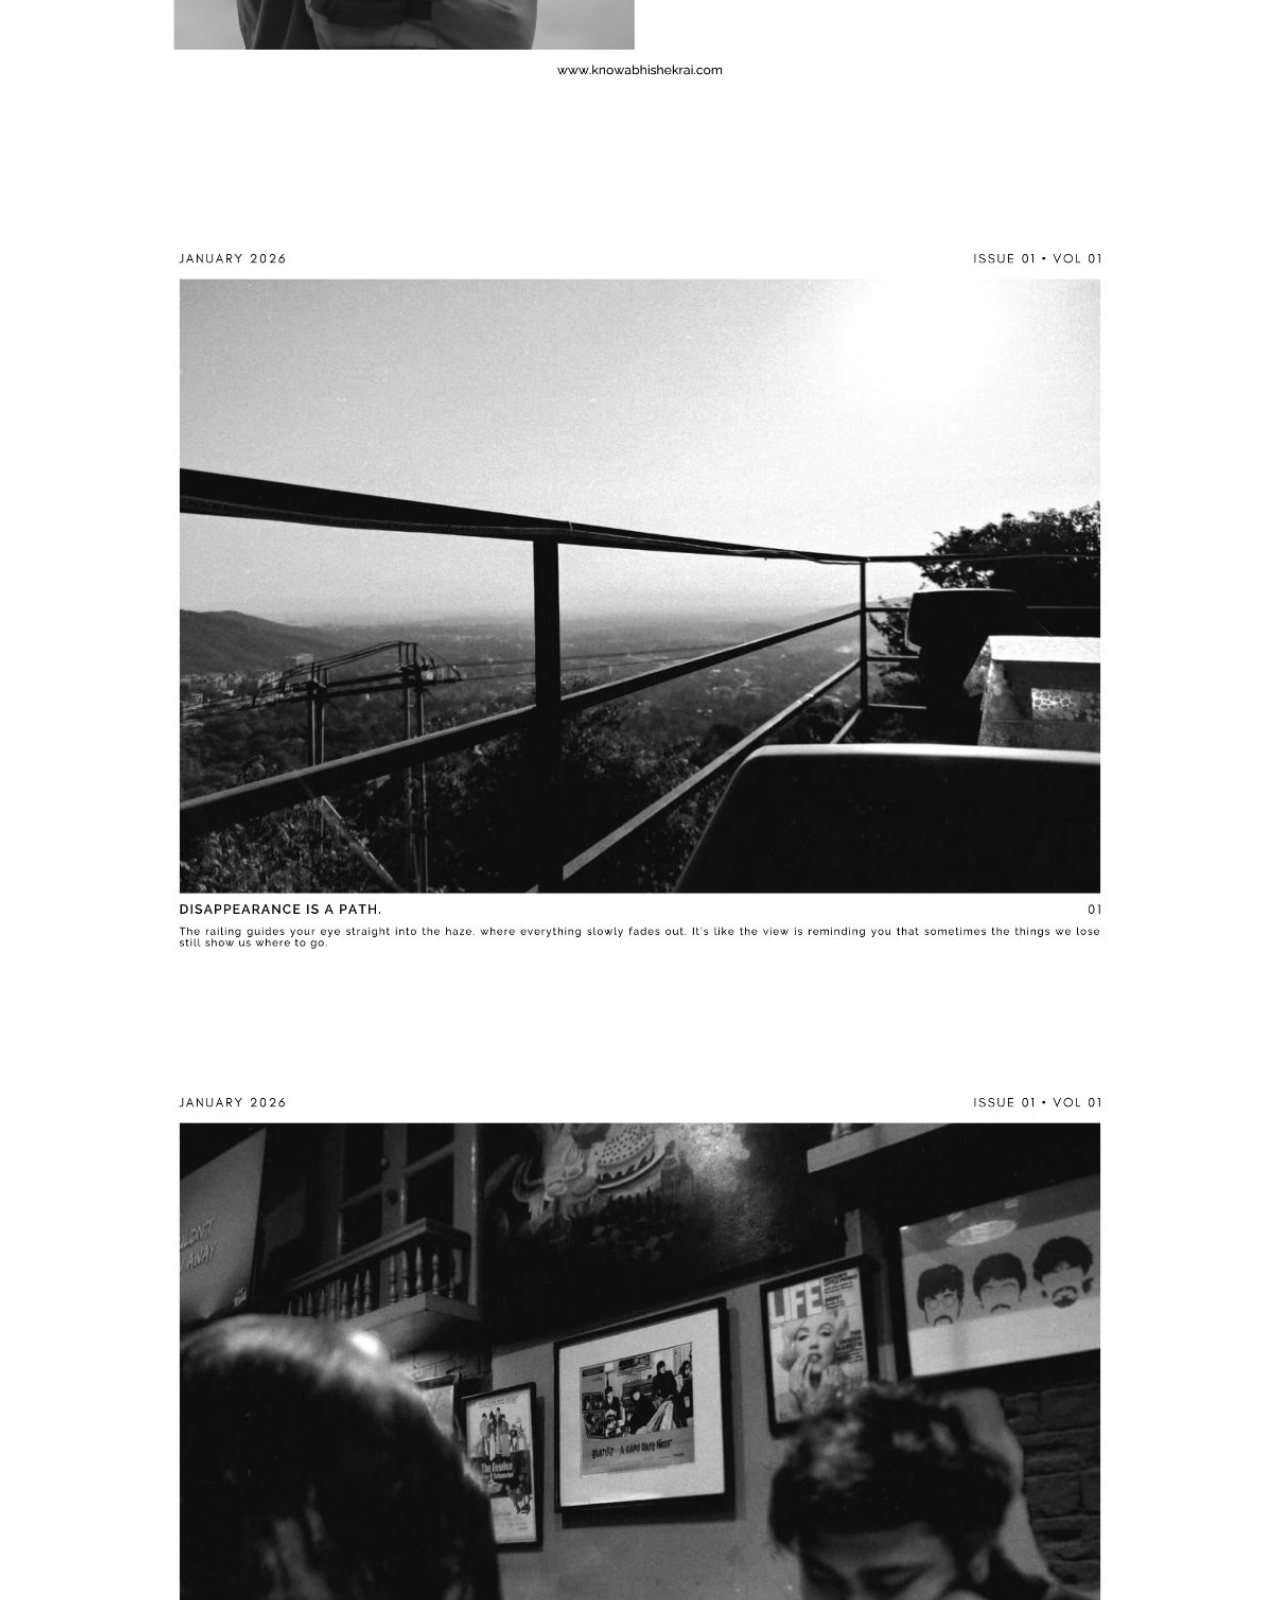
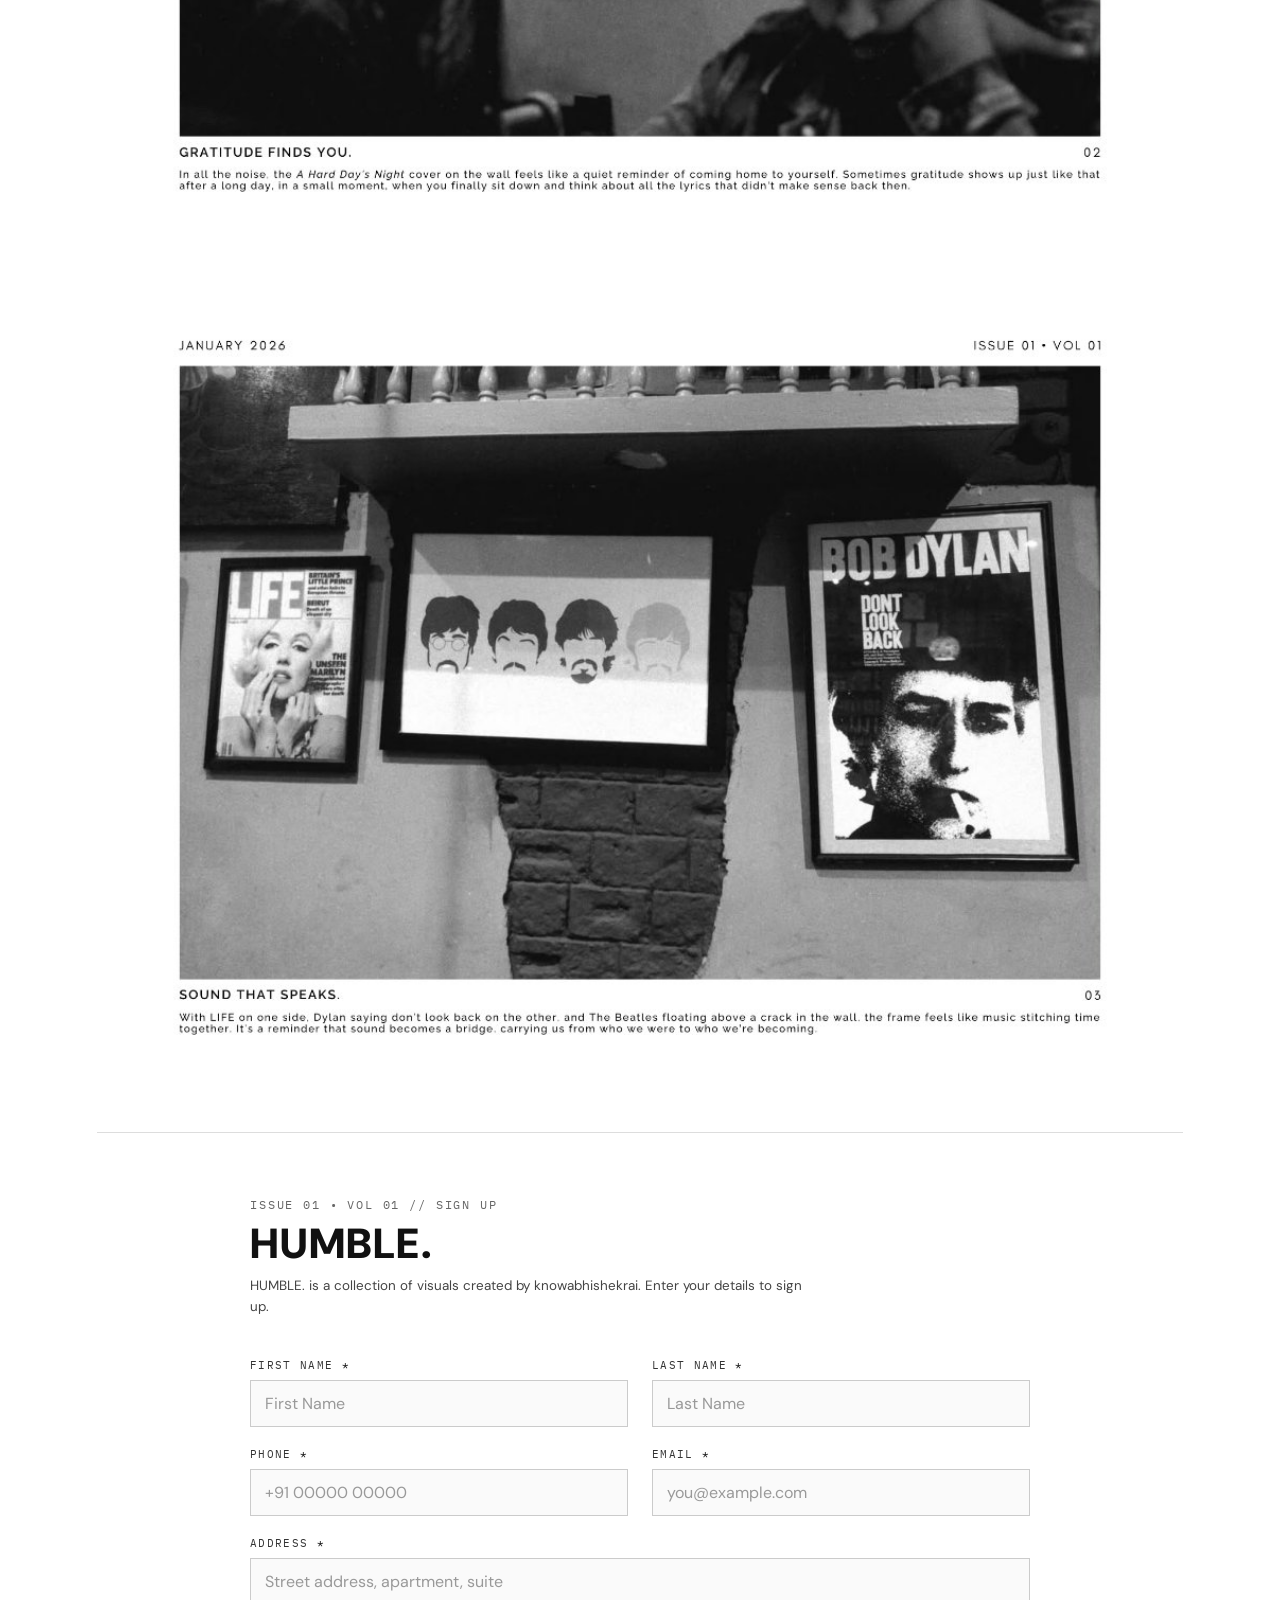
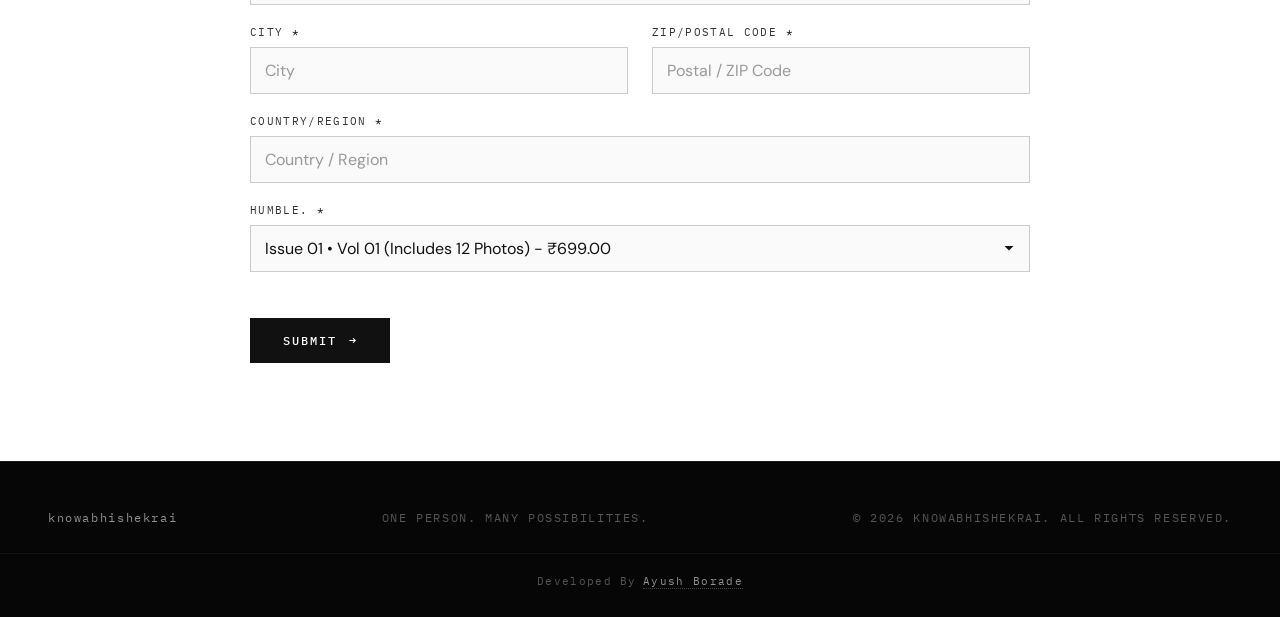
==== commit ec82b9e1: "form Optimized for safari" ====
--- a/shop.html
+++ b/shop.html
@@ -33,10 +33,10 @@
         rel="stylesheet">
 
     <!-- CSS -->
-    <link rel="stylesheet" href="shopstyles.css">
+    <link rel="stylesheet" href="shopstyles.css?v=2">
 
     <!-- JavaScript -->
-    <script src="shopscript.js" defer></script>
+    <script src="shopscript.js?v=2" defer></script>
 </head>
 
 <body>
--- a/shopstyles.css
+++ b/shopstyles.css
@@ -1339,15 +1339,15 @@
     width: 100%;
     padding: 12px 14px;
     font-family: var(--font-main);
-    font-size: 14px;
+    font-size: 16px;
     color: #111111;
     background-color: #fafafa;
     border: 1px solid rgba(17, 17, 17, 0.2);
     border-radius: 0;
     outline: none;
     transition: border-color 0.2s ease, background-color 0.2s ease;
+    -webkit-appearance: none;
     appearance: none;
-    -webkit-appearance: none;
 }
 
 .form-input::placeholder {
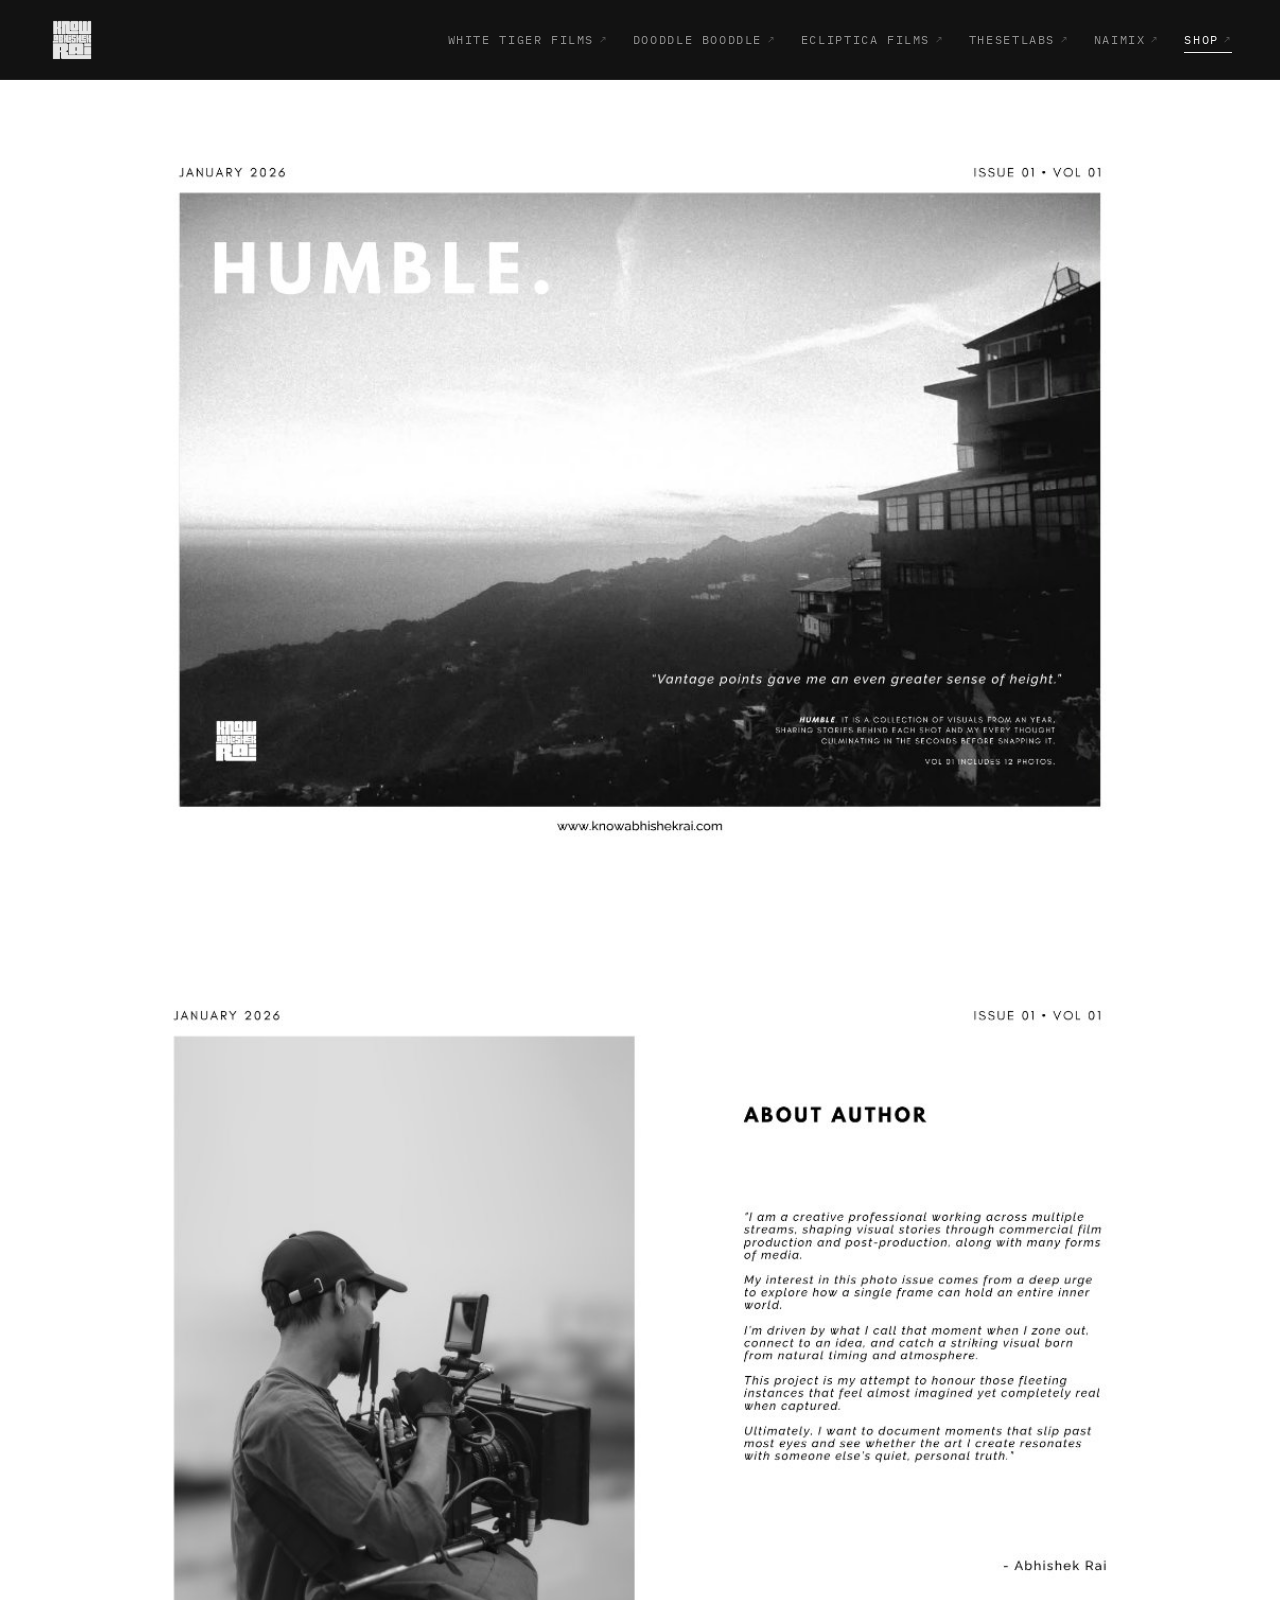
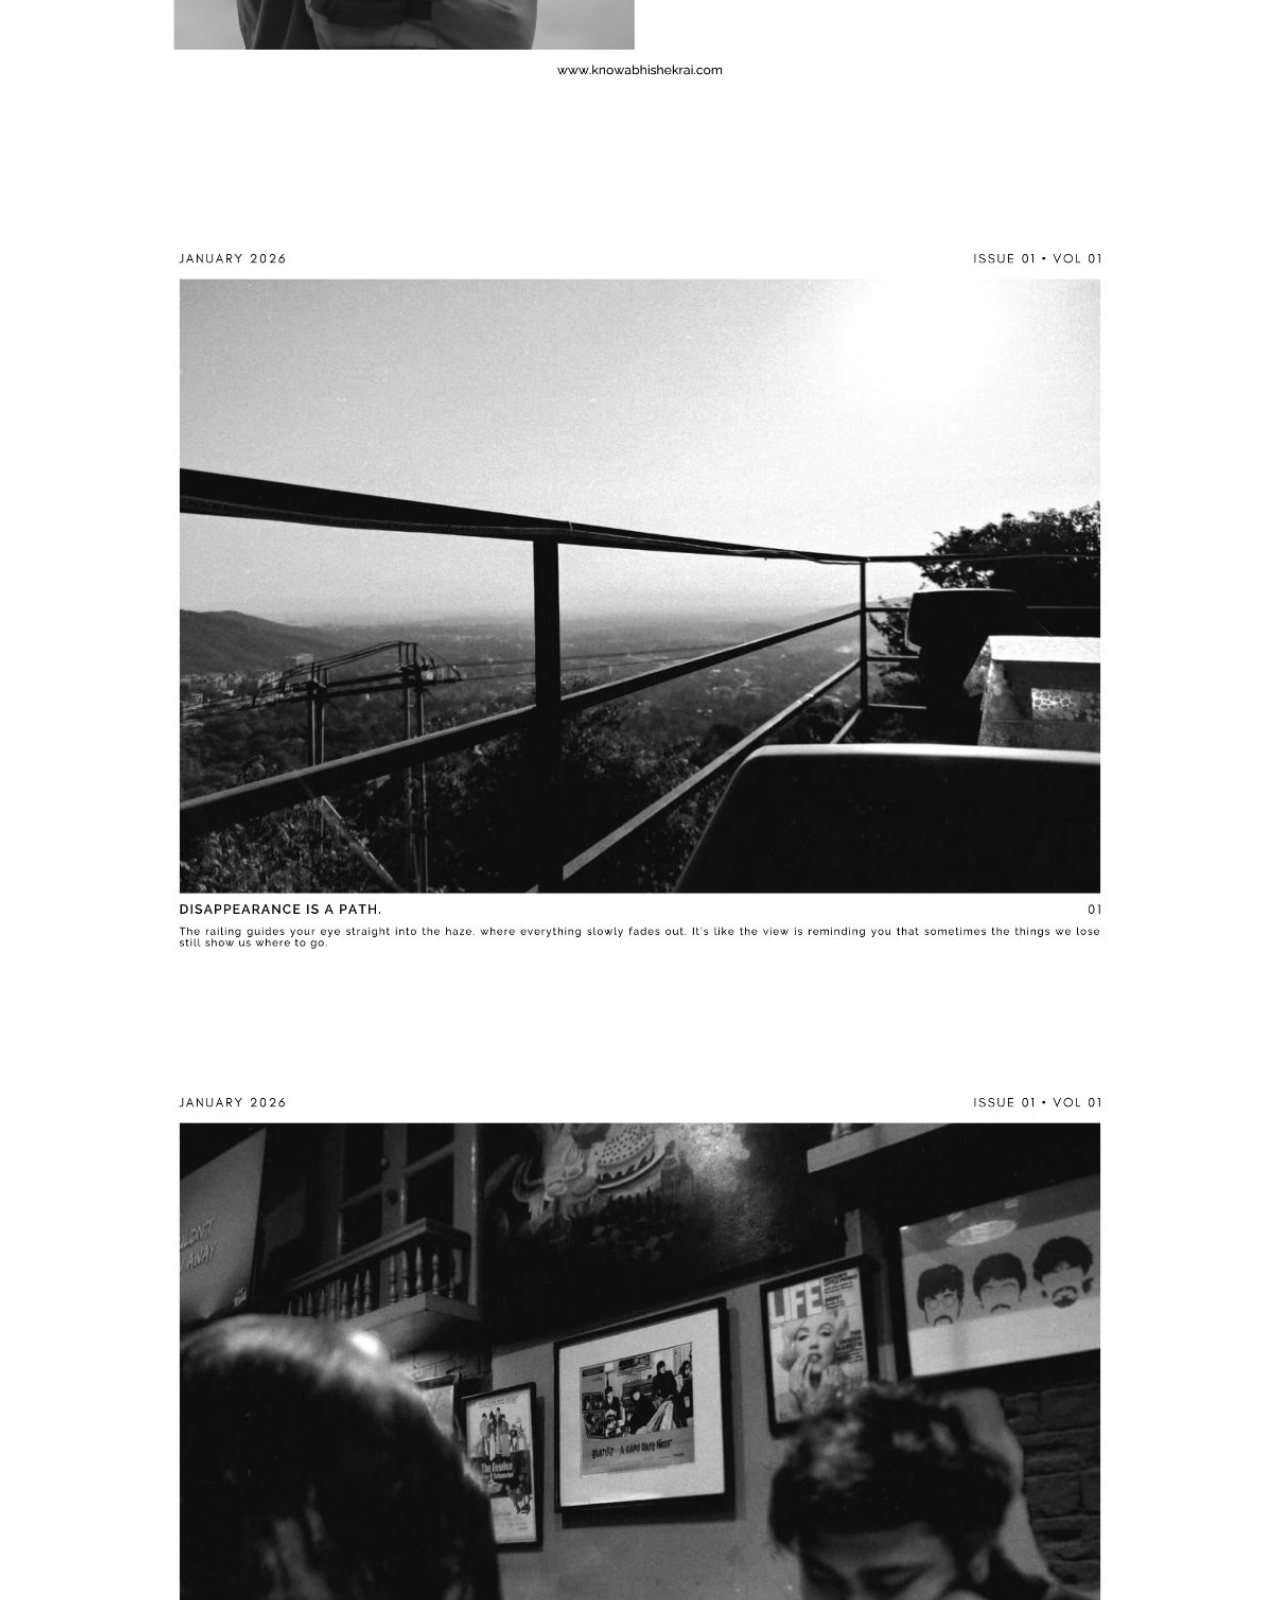
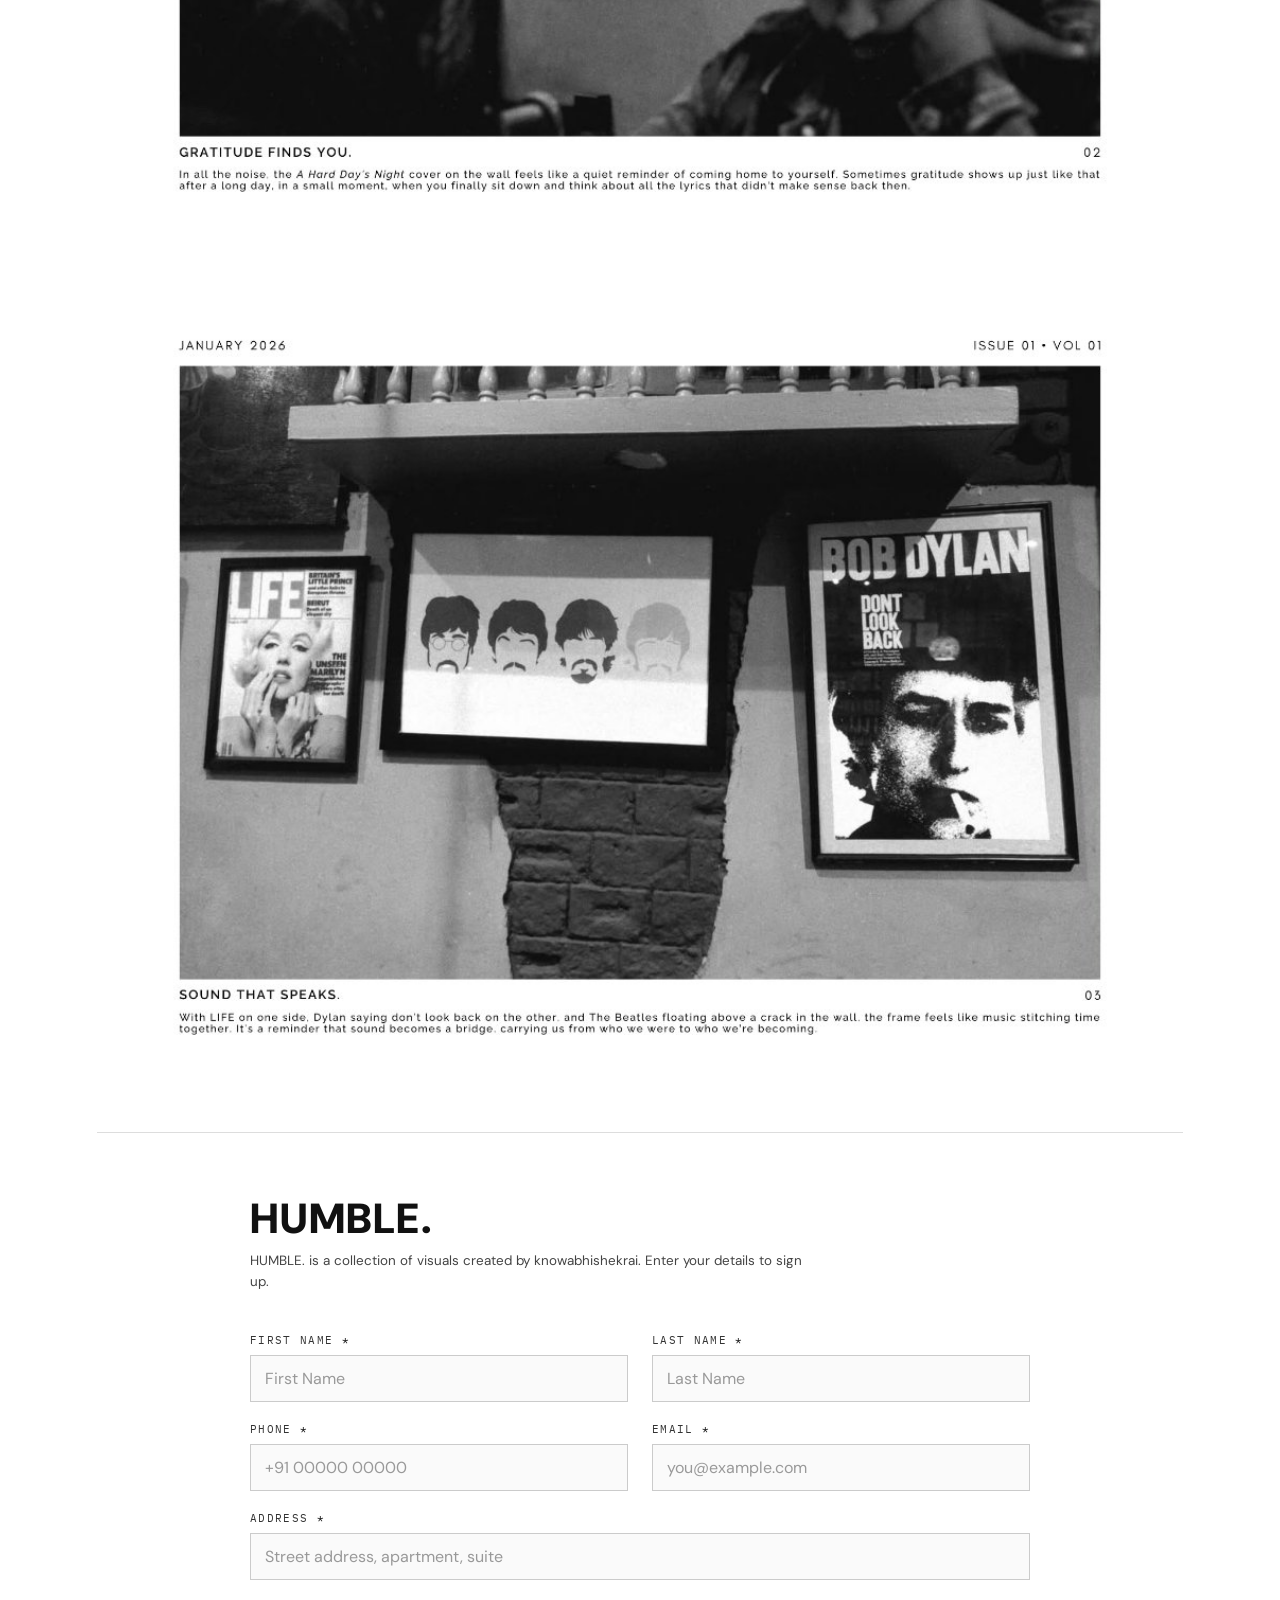
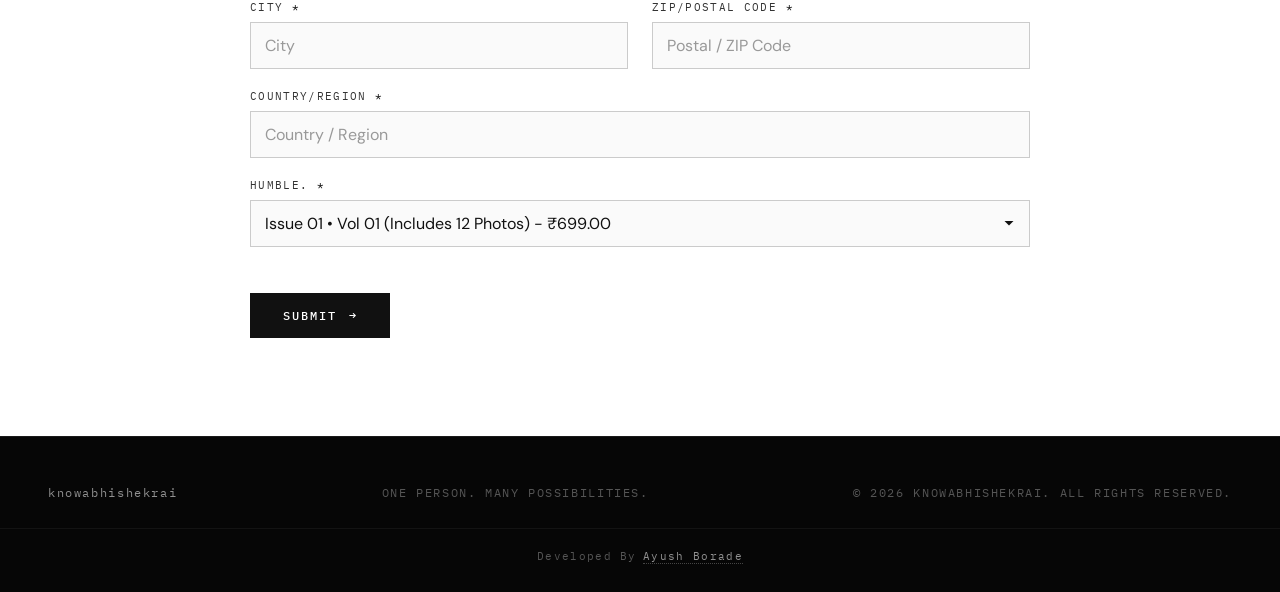
==== commit 0f336283: "added google script for form" ====
--- a/shop.html
+++ b/shop.html
@@ -36,7 +36,7 @@
     <link rel="stylesheet" href="shopstyles.css?v=2">
 
     <!-- JavaScript -->
-    <script src="shopscript.js?v=2" defer></script>
+    <script src="shopscript.js?v=3" defer></script>
 </head>
 
 <body>
@@ -96,7 +96,8 @@
 
         <!-- Page 01: Magazine Cover -->
         <section class="shop-page-section" aria-label="Page 01 — HUMBLE. Cover">
-            <img src="shop-page-01.jpg" alt="HUMBLE. Issue 01, Volume 01 — Cover" class="shop-page-img" fetchpriority="high">
+            <img src="shop-page-01.jpg" alt="HUMBLE. Issue 01, Volume 01 — Cover" class="shop-page-img"
+                fetchpriority="high">
         </section>
 
         <!-- Page 02: About Author -->
@@ -123,75 +124,66 @@
         <section class="shop-form-section" id="humbleOrderFormSection" aria-label="HUMBLE. Order and Sign Up Form">
             <div class="shop-form-container">
                 <div class="shop-form-header">
-                    <span class="shop-form-eyebrow">ISSUE 01 • VOL 01 // SIGN UP</span>
                     <h2 class="shop-form-title">HUMBLE.</h2>
                     <p class="shop-form-subtitle">
                         HUMBLE. is a collection of visuals created by knowabhishekrai. Enter your details to sign up.
                     </p>
                 </div>
 
-                <iframe name="hiddenGoogleFormTarget" id="hiddenGoogleFormTarget" class="sr-only-iframe"
-                    title="Form submission target" aria-hidden="true" tabindex="-1"></iframe>
-
-                <form id="humbleOrderForm" class="shop-form"
-                    action="https://docs.google.com/forms/d/e/1FAIpQLSdRM_xsXuWBiarmpbqFfol4v1lD4aMMRSQRrG-eFnIfkDEZJA/formResponse"
-                    method="POST" target="hiddenGoogleFormTarget" novalidate>
-
-                    <input type="hidden" name="fvv" value="1">
-                    <input type="hidden" name="pageHistory" value="0">
+                <form id="humbleOrderForm" class="shop-form" novalidate>
 
                     <div class="form-grid">
                         <div class="form-field">
                             <label for="firstName" class="form-label">First Name <span class="req">*</span></label>
-                            <input type="text" id="firstName" name="entry.1442059944" class="form-input"
+                            <input type="text" id="firstName" name="firstName" class="form-input"
                                 autocomplete="given-name" placeholder="First Name" required>
                         </div>
 
                         <div class="form-field">
                             <label for="lastName" class="form-label">Last Name <span class="req">*</span></label>
-                            <input type="text" id="lastName" name="entry.103207302" class="form-input"
+                            <input type="text" id="lastName" name="lastName" class="form-input"
                                 autocomplete="family-name" placeholder="Last Name" required>
                         </div>
 
                         <div class="form-field">
                             <label for="phone" class="form-label">Phone <span class="req">*</span></label>
-                            <input type="tel" id="phone" name="entry.1166974658" class="form-input"
-                                autocomplete="tel" placeholder="+91 00000 00000" required>
+                            <input type="tel" id="phone" name="phone" class="form-input" autocomplete="tel"
+                                placeholder="+91 00000 00000" required>
                         </div>
 
                         <div class="form-field">
                             <label for="email" class="form-label">Email <span class="req">*</span></label>
-                            <input type="email" id="email" name="entry.1045781291" class="form-input"
+                            <input type="email" id="email" name="email" class="form-input"
                                 autocomplete="email" placeholder="you@example.com" required>
                         </div>
 
                         <div class="form-field form-field-full">
                             <label for="address" class="form-label">Address <span class="req">*</span></label>
-                            <input type="text" id="address" name="entry.822555300" class="form-input"
+                            <input type="text" id="address" name="address" class="form-input"
                                 autocomplete="street-address" placeholder="Street address, apartment, suite" required>
                         </div>
 
                         <div class="form-field">
                             <label for="city" class="form-label">City <span class="req">*</span></label>
-                            <input type="text" id="city" name="entry.1418579611" class="form-input"
+                            <input type="text" id="city" name="city" class="form-input"
                                 autocomplete="address-level2" placeholder="City" required>
                         </div>
 
                         <div class="form-field">
                             <label for="zipCode" class="form-label">Zip/Postal Code <span class="req">*</span></label>
-                            <input type="text" id="zipCode" name="entry.1003888537" class="form-input"
+                            <input type="text" id="zipCode" name="zipCode" class="form-input"
                                 autocomplete="postal-code" placeholder="Postal / ZIP Code" required>
                         </div>
 
                         <div class="form-field form-field-full">
                             <label for="country" class="form-label">Country/Region <span class="req">*</span></label>
-                            <input type="text" id="country" name="entry.2145875747" class="form-input"
+                            <input type="text" id="country" name="country" class="form-input"
                                 autocomplete="country-name" placeholder="Country / Region" required>
                         </div>
 
                         <div class="form-field form-field-full">
                             <label for="humbleEdition" class="form-label">HUMBLE. <span class="req">*</span></label>
-                            <select id="humbleEdition" name="entry.839337160" class="form-input form-select" required>
+                            <select id="humbleEdition" name="humbleEdition" class="form-input form-select" required>
                                 <option value="Issue 01 • Vol 01 (Includes 12 Photos) - ₹699.00" selected>
                                     Issue 01 • Vol 01 (Includes 12 Photos) - ₹699.00
                                 </option>
@@ -234,7 +226,8 @@
             </div>
         </div>
         <div class="footer-bottom">
-            <a href="https://www.linkedin.com/in/ayush-borade-99b1931aa/" target="_blank" rel="noopener noreferrer" class="footer-dev-link" data-cursor="VISIT">
+            <a href="https://www.linkedin.com/in/ayush-borade-99b1931aa/" target="_blank" rel="noopener noreferrer"
+                class="footer-dev-link" data-cursor="VISIT">
                 <span class="dev-label">Developed By</span> <span class="dev-name">Ayush Borade</span>
             </a>
         </div>
